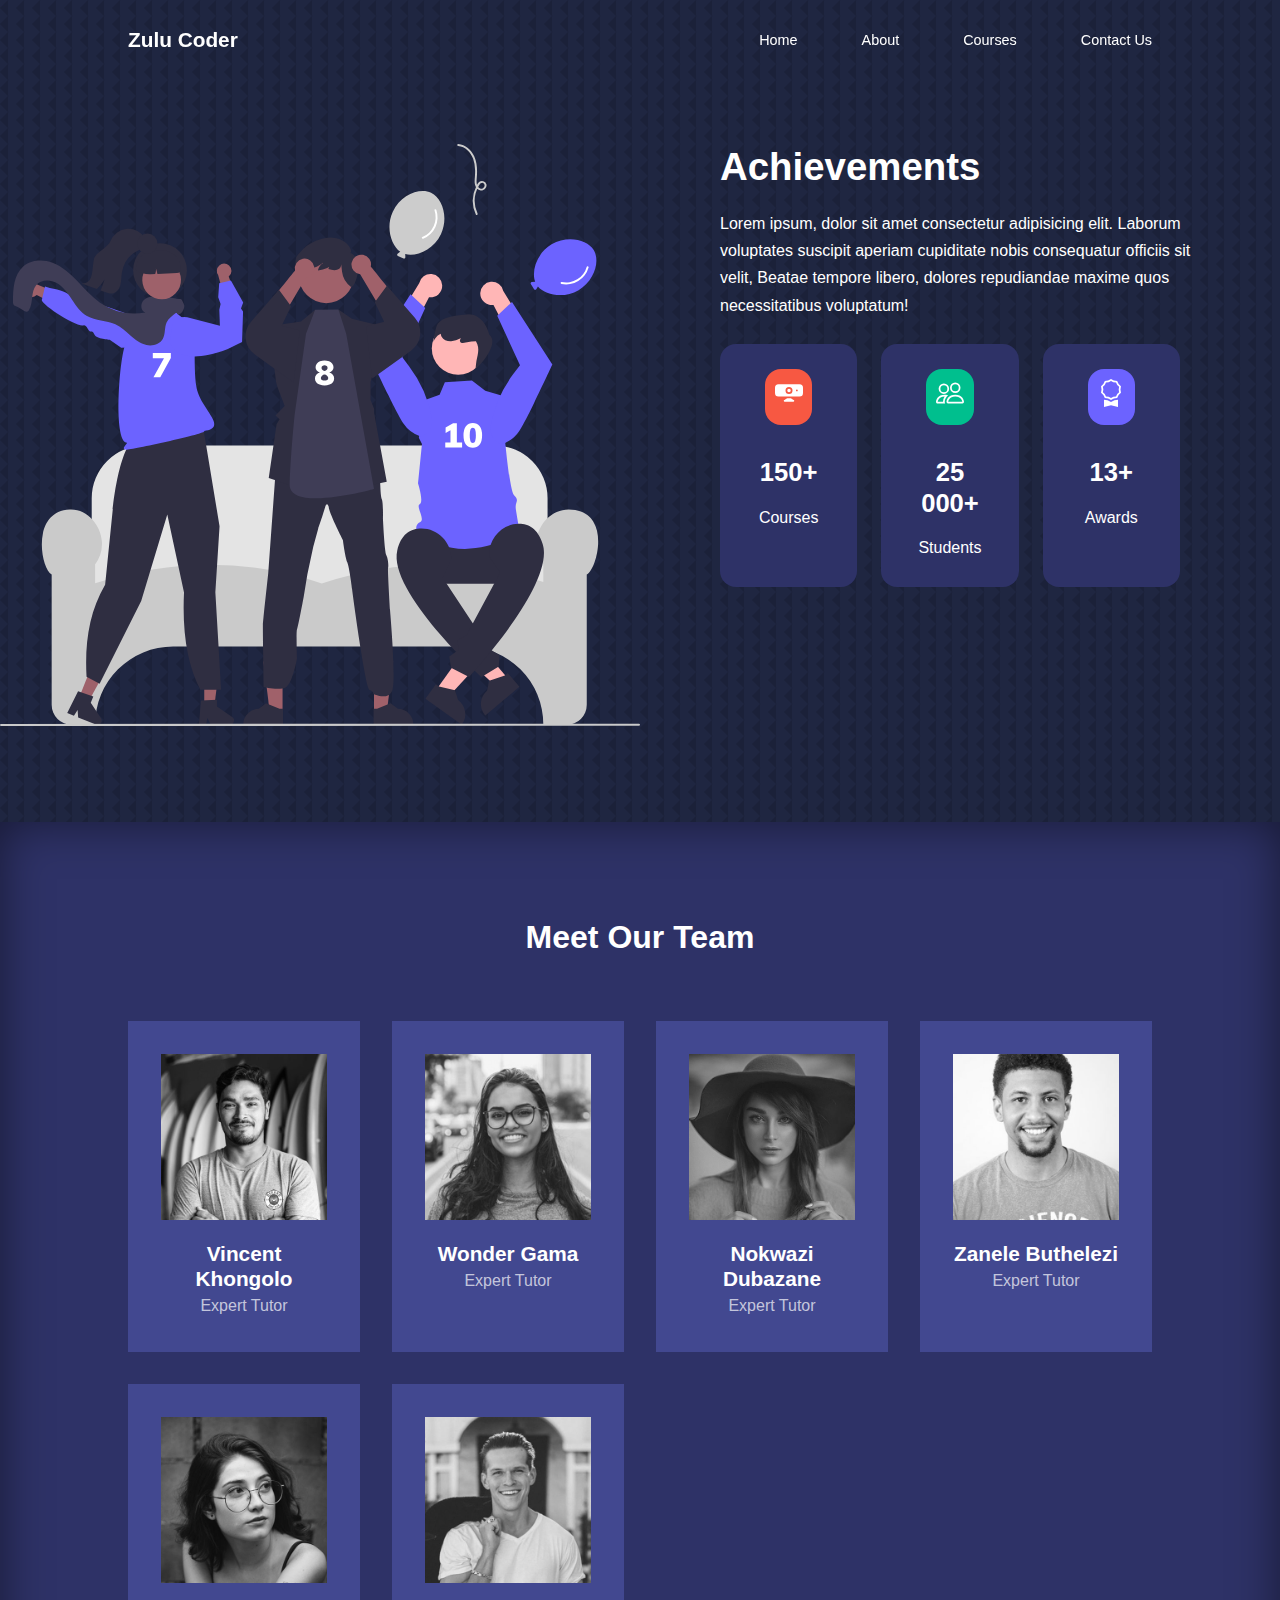
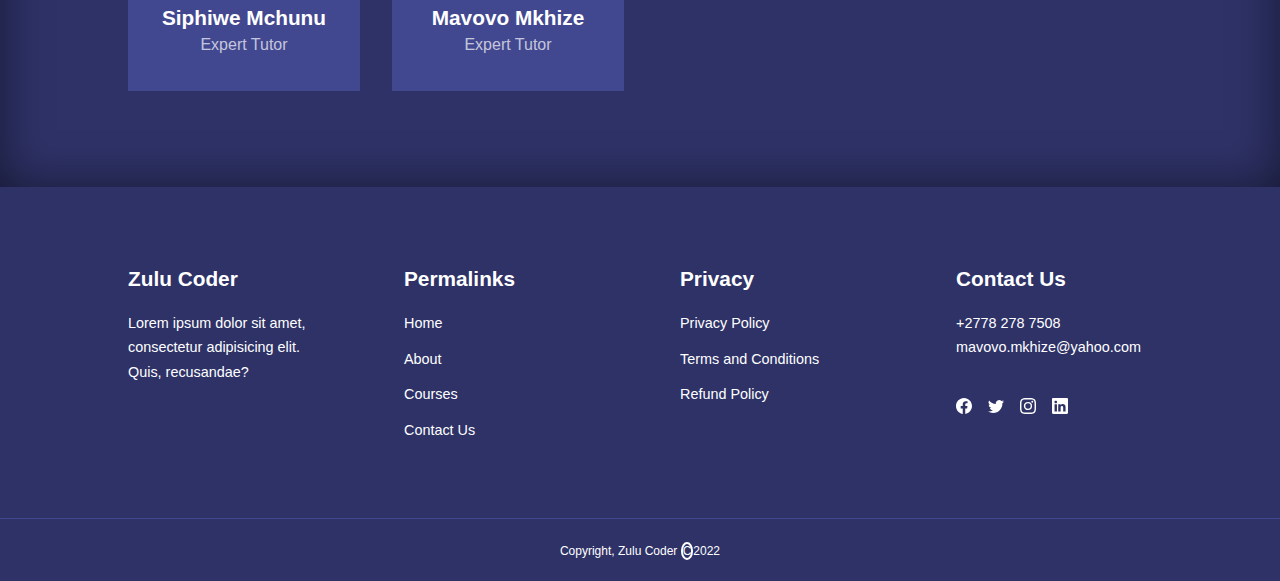
==== about.html @ 7da62a6c "Add files via upload" ====
<!DOCTYPE html>
<html lang="en">
<head>
    <meta charset="UTF-8">
    <meta http-equiv="X-UA-Compatible" content="IE=edge">
    <meta name="viewport" content="width=device-width, initial-scale=1.0">
    <title>Education Web</title>
    <link rel="stylesheet" href="home.css">
    <link rel="stylesheet" href="about.css">
    <link rel="stylesheet" href="bootstrap-icons@1.8.3/font/bootstrap-icons.css">
    
    <style>
        body {
            background-image: url(./images/bg-texture.png);
        }
    </style>
</head>
<body>
<nav>
    <div class="container nav__container">
        <a href="home.html"><h4>Zulu Coder</h4></a>
        <ul class="nav__menu">
           <li><a href="index.html">Home</a></li>
           <li><a href="about.html">About</a></li>
           <li><a href="courses.html">Courses</a></li>
           <li><a href="contact.html">Contact Us</a></li>
        </ul>
        <button id="open-menu-btn">
        <svg xmlns="http://www.w3.org/2000/svg" width="24" height="24" fill="currentColor" class="bi bi-border-width"
            viewBox="0 0 16 16">
            <path
                d="M0 3.5A.5.5 0 0 1 .5 3h15a.5.5 0 0 1 .5.5v2a.5.5 0 0 1-.5.5H.5a.5.5 0 0 1-.5-.5v-2zm0 5A.5.5 0 0 1 .5 8h15a.5.5 0 0 1 .5.5v1a.5.5 0 0 1-.5.5H.5a.5.5 0 0 1-.5-.5v-1zm0 4a.5.5 0 0 1 .5-.5h15a.5.5 0 0 1 0 1H.5a.5.5 0 0 1-.5-.5z" />
        </svg>
        </button>
        <button id="close-menu-btn">
            <svg xmlns="http://www.w3.org/2000/svg" width="32" height="32" fill="currentColor" class="bi bi-x" viewBox="0 0 16 16">
                <path
                    d="M4.646 4.646a.5.5 0 0 1 .708 0L8 7.293l2.646-2.647a.5.5 0 0 1 .708.708L8.707 8l2.647 2.646a.5.5 0 0 1-.708.708L8 8.707l-2.646 2.647a.5.5 0 0 1-.708-.708L7.293 8 4.646 5.354a.5.5 0 0 1 0-.708z" />
            </svg>
        </button>
    </div>
</nav>

<!--=========================================END OF THE NAVBAR===============================-->

<section class="about__achievements">
    <div class="contianer about__achievements-container">
      <div class="about__achievements-left">
        <img src="./images/about achievements.svg" alt="" />
      </div>
    <div class="about__achievements-right">
        <h1 class="shift">Achievements</h1>
        <p class="para">
            Lorem ipsum, dolor sit amet consectetur adipisicing elit. 
            Laborum voluptates suscipit aperiam cupiditate nobis 
            consequatur officiis sit velit,  
            Beatae tempore libero, 
            dolores repudiandae maxime quos necessitatibus voluptatum!
        </p>
        <div class="achievements__cards">
            <article class="achievement__card">
                <span class="achievement__icon">
                <svg xmlns="http://www.w3.org/2000/svg" width="28" height="28" fill="currentColor" class="bi bi-webcam-fill"
                    viewBox="0 0 16 16">
                    <path
                        d="M6.644 11.094a.5.5 0 0 1 .356-.15h2a.5.5 0 0 1 .356.15c.175.177.39.347.603.496a7.166 7.166 0 0 0 .752.456l.01.006h.003A.5.5 0 0 1 10.5 13h-5a.5.5 0 0 1-.224-.947l.002-.001.01-.006a3.517 3.517 0 0 0 .214-.116 7.5 7.5 0 0 0 .539-.34c.214-.15.428-.319.603-.496ZM7 6.5a1 1 0 1 1 2 0 1 1 0 0 1-2 0Z" />
                    <path
                        d="M2 3a2 2 0 0 0-2 2v3a2 2 0 0 0 2 2h12a2 2 0 0 0 2-2V5a2 2 0 0 0-2-2H2Zm6 1.5a2 2 0 1 1 0 4 2 2 0 0 1 0-4ZM12.5 7a.5.5 0 1 1 0-1 .5.5 0 0 1 0 1Z" />
                </svg>
                </span>
                <h3>150+</h3>
                <p>Courses</p>
            </article>

            <article class="achievement__card">
                <span class="achievement__icon">
                    <svg xmlns="http://www.w3.org/2000/svg" width="28" height="28" fill="currentColor" class="bi bi-people"
                        viewBox="0 0 16 16">
                        <path
                            d="M15 14s1 0 1-1-1-4-5-4-5 3-5 4 1 1 1 1h8zm-7.978-1A.261.261 0 0 1 7 12.996c.001-.264.167-1.03.76-1.72C8.312 10.629 9.282 10 11 10c1.717 0 2.687.63 3.24 1.276.593.69.758 1.457.76 1.72l-.008.002a.274.274 0 0 1-.014.002H7.022zM11 7a2 2 0 1 0 0-4 2 2 0 0 0 0 4zm3-2a3 3 0 1 1-6 0 3 3 0 0 1 6 0zM6.936 9.28a5.88 5.88 0 0 0-1.23-.247A7.35 7.35 0 0 0 5 9c-4 0-5 3-5 4 0 .667.333 1 1 1h4.216A2.238 2.238 0 0 1 5 13c0-1.01.377-2.042 1.09-2.904.243-.294.526-.569.846-.816zM4.92 10A5.493 5.493 0 0 0 4 13H1c0-.26.164-1.03.76-1.724.545-.636 1.492-1.256 3.16-1.275zM1.5 5.5a3 3 0 1 1 6 0 3 3 0 0 1-6 0zm3-2a2 2 0 1 0 0 4 2 2 0 0 0 0-4z" />
                    </svg>
                </span>
                <h3>25 000+</h3>
                <p>Students</p>
            </article>

            <article class="achievement__card">
                <span class="achievement__icon">
                    <svg xmlns="http://www.w3.org/2000/svg" width="28" height="28" fill="currentColor" class="bi bi-award"
                        viewBox="0 0 16 16">
                        <path
                            d="M9.669.864 8 0 6.331.864l-1.858.282-.842 1.68-1.337 1.32L2.6 6l-.306 1.854 1.337 1.32.842 1.68 1.858.282L8 12l1.669-.864 1.858-.282.842-1.68 1.337-1.32L13.4 6l.306-1.854-1.337-1.32-.842-1.68L9.669.864zm1.196 1.193.684 1.365 1.086 1.072L12.387 6l.248 1.506-1.086 1.072-.684 1.365-1.51.229L8 10.874l-1.355-.702-1.51-.229-.684-1.365-1.086-1.072L3.614 6l-.25-1.506 1.087-1.072.684-1.365 1.51-.229L8 1.126l1.356.702 1.509.229z" />
                        <path d="M4 11.794V16l4-1 4 1v-4.206l-2.018.306L8 13.126 6.018 12.1 4 11.794z" />
                    </svg>
                </span>
                <h3>13+</h3>
                <p>Awards</p>
            </article>
        </div>
    </div>
    </div>
</section>

<!--======================================END OF ACHIEVEMENTS==================================-->


<!--=================================OUR TEAM===================================-->

<section class="team">
    <h2>Meet Our Team</h2>
    <div class="container team__container">
        <article class="team__member">
            <div class="team__member-image">
                <img src="./images/tm1.jpg" />
            </div>
            <div  class="team__member-info">
                <h4>Vincent Khongolo</h4>
                <p>Expert Tutor</p>
            </div>
            <div class="team__member-socials">
                <a href="#">
                    <svg xmlns="http://www.w3.org/2000/svg" width="16" height="16" fill="currentColor" class="bi bi-instagram"
                        viewBox="0 0 16 16">
                        <path
                            d="M8 0C5.829 0 5.556.01 4.703.048 3.85.088 3.269.222 2.76.42a3.917 3.917 0 0 0-1.417.923A3.927 3.927 0 0 0 .42 2.76C.222 3.268.087 3.85.048 4.7.01 5.555 0 5.827 0 8.001c0 2.172.01 2.444.048 3.297.04.852.174 1.433.372 1.942.205.526.478.972.923 1.417.444.445.89.719 1.416.923.51.198 1.09.333 1.942.372C5.555 15.99 5.827 16 8 16s2.444-.01 3.298-.048c.851-.04 1.434-.174 1.943-.372a3.916 3.916 0 0 0 1.416-.923c.445-.445.718-.891.923-1.417.197-.509.332-1.09.372-1.942C15.99 10.445 16 10.173 16 8s-.01-2.445-.048-3.299c-.04-.851-.175-1.433-.372-1.941a3.926 3.926 0 0 0-.923-1.417A3.911 3.911 0 0 0 13.24.42c-.51-.198-1.092-.333-1.943-.372C10.443.01 10.172 0 7.998 0h.003zm-.717 1.442h.718c2.136 0 2.389.007 3.232.046.78.035 1.204.166 1.486.275.373.145.64.319.92.599.28.28.453.546.598.92.11.281.24.705.275 1.485.039.843.047 1.096.047 3.231s-.008 2.389-.047 3.232c-.035.78-.166 1.203-.275 1.485a2.47 2.47 0 0 1-.599.919c-.28.28-.546.453-.92.598-.28.11-.704.24-1.485.276-.843.038-1.096.047-3.232.047s-2.39-.009-3.233-.047c-.78-.036-1.203-.166-1.485-.276a2.478 2.478 0 0 1-.92-.598 2.48 2.48 0 0 1-.6-.92c-.109-.281-.24-.705-.275-1.485-.038-.843-.046-1.096-.046-3.233 0-2.136.008-2.388.046-3.231.036-.78.166-1.204.276-1.486.145-.373.319-.64.599-.92.28-.28.546-.453.92-.598.282-.11.705-.24 1.485-.276.738-.034 1.024-.044 2.515-.045v.002zm4.988 1.328a.96.96 0 1 0 0 1.92.96.96 0 0 0 0-1.92zm-4.27 1.122a4.109 4.109 0 1 0 0 8.217 4.109 4.109 0 0 0 0-8.217zm0 1.441a2.667 2.667 0 1 1 0 5.334 2.667 2.667 0 0 1 0-5.334z" />
                    </svg>
                </a>

                <a href="#">
                    <svg xmlns="http://www.w3.org/2000/svg" width="16" height="16" fill="currentColor" class="bi bi-twitter"
                        viewBox="0 0 16 16">
                        <path
                            d="M5.026 15c6.038 0 9.341-5.003 9.341-9.334 0-.14 0-.282-.006-.422A6.685 6.685 0 0 0 16 3.542a6.658 6.658 0 0 1-1.889.518 3.301 3.301 0 0 0 1.447-1.817 6.533 6.533 0 0 1-2.087.793A3.286 3.286 0 0 0 7.875 6.03a9.325 9.325 0 0 1-6.767-3.429 3.289 3.289 0 0 0 1.018 4.382A3.323 3.323 0 0 1 .64 6.575v.045a3.288 3.288 0 0 0 2.632 3.218 3.203 3.203 0 0 1-.865.115 3.23 3.23 0 0 1-.614-.057 3.283 3.283 0 0 0 3.067 2.277A6.588 6.588 0 0 1 .78 13.58a6.32 6.32 0 0 1-.78-.045A9.344 9.344 0 0 0 5.026 15z" />
                    </svg>
                </a>

                <a href="#">
                <svg xmlns="http://www.w3.org/2000/svg" width="16" height="16" fill="currentColor" class="bi bi-facebook"
                    viewBox="0 0 16 16">
                    <path
                        d="M16 8.049c0-4.446-3.582-8.05-8-8.05C3.58 0-.002 3.603-.002 8.05c0 4.017 2.926 7.347 6.75 7.951v-5.625h-2.03V8.05H6.75V6.275c0-2.017 1.195-3.131 3.022-3.131.876 0 1.791.157 1.791.157v1.98h-1.009c-.993 0-1.303.621-1.303 1.258v1.51h2.218l-.354 2.326H9.25V16c3.824-.604 6.75-3.934 6.75-7.951z" />
                </svg>
                </a>
            </div>
        </article>

        <article class="team__member">
            <div class="team__member-image">
                <img src="./images/tm2.jpg" />
            </div>
            <div class="team__member-info">
                <h4>Wonder Gama</h4>
                <p>Expert Tutor</p>
            </div>
            <div class="team__member-socials">
                <a href="#">
                    <svg xmlns="http://www.w3.org/2000/svg" width="16" height="16" fill="currentColor" class="bi bi-instagram"
                        viewBox="0 0 16 16">
                        <path
                            d="M8 0C5.829 0 5.556.01 4.703.048 3.85.088 3.269.222 2.76.42a3.917 3.917 0 0 0-1.417.923A3.927 3.927 0 0 0 .42 2.76C.222 3.268.087 3.85.048 4.7.01 5.555 0 5.827 0 8.001c0 2.172.01 2.444.048 3.297.04.852.174 1.433.372 1.942.205.526.478.972.923 1.417.444.445.89.719 1.416.923.51.198 1.09.333 1.942.372C5.555 15.99 5.827 16 8 16s2.444-.01 3.298-.048c.851-.04 1.434-.174 1.943-.372a3.916 3.916 0 0 0 1.416-.923c.445-.445.718-.891.923-1.417.197-.509.332-1.09.372-1.942C15.99 10.445 16 10.173 16 8s-.01-2.445-.048-3.299c-.04-.851-.175-1.433-.372-1.941a3.926 3.926 0 0 0-.923-1.417A3.911 3.911 0 0 0 13.24.42c-.51-.198-1.092-.333-1.943-.372C10.443.01 10.172 0 7.998 0h.003zm-.717 1.442h.718c2.136 0 2.389.007 3.232.046.78.035 1.204.166 1.486.275.373.145.64.319.92.599.28.28.453.546.598.92.11.281.24.705.275 1.485.039.843.047 1.096.047 3.231s-.008 2.389-.047 3.232c-.035.78-.166 1.203-.275 1.485a2.47 2.47 0 0 1-.599.919c-.28.28-.546.453-.92.598-.28.11-.704.24-1.485.276-.843.038-1.096.047-3.232.047s-2.39-.009-3.233-.047c-.78-.036-1.203-.166-1.485-.276a2.478 2.478 0 0 1-.92-.598 2.48 2.48 0 0 1-.6-.92c-.109-.281-.24-.705-.275-1.485-.038-.843-.046-1.096-.046-3.233 0-2.136.008-2.388.046-3.231.036-.78.166-1.204.276-1.486.145-.373.319-.64.599-.92.28-.28.546-.453.92-.598.282-.11.705-.24 1.485-.276.738-.034 1.024-.044 2.515-.045v.002zm4.988 1.328a.96.96 0 1 0 0 1.92.96.96 0 0 0 0-1.92zm-4.27 1.122a4.109 4.109 0 1 0 0 8.217 4.109 4.109 0 0 0 0-8.217zm0 1.441a2.667 2.667 0 1 1 0 5.334 2.667 2.667 0 0 1 0-5.334z" />
                    </svg>
                </a>
        
                <a href="#">
                    <svg xmlns="http://www.w3.org/2000/svg" width="16" height="16" fill="currentColor" class="bi bi-twitter"
                        viewBox="0 0 16 16">
                        <path
                            d="M5.026 15c6.038 0 9.341-5.003 9.341-9.334 0-.14 0-.282-.006-.422A6.685 6.685 0 0 0 16 3.542a6.658 6.658 0 0 1-1.889.518 3.301 3.301 0 0 0 1.447-1.817 6.533 6.533 0 0 1-2.087.793A3.286 3.286 0 0 0 7.875 6.03a9.325 9.325 0 0 1-6.767-3.429 3.289 3.289 0 0 0 1.018 4.382A3.323 3.323 0 0 1 .64 6.575v.045a3.288 3.288 0 0 0 2.632 3.218 3.203 3.203 0 0 1-.865.115 3.23 3.23 0 0 1-.614-.057 3.283 3.283 0 0 0 3.067 2.277A6.588 6.588 0 0 1 .78 13.58a6.32 6.32 0 0 1-.78-.045A9.344 9.344 0 0 0 5.026 15z" />
                    </svg>
                </a>
        
                <a href="#">
                    <svg xmlns="http://www.w3.org/2000/svg" width="16" height="16" fill="currentColor" class="bi bi-facebook"
                        viewBox="0 0 16 16">
                        <path
                            d="M16 8.049c0-4.446-3.582-8.05-8-8.05C3.58 0-.002 3.603-.002 8.05c0 4.017 2.926 7.347 6.75 7.951v-5.625h-2.03V8.05H6.75V6.275c0-2.017 1.195-3.131 3.022-3.131.876 0 1.791.157 1.791.157v1.98h-1.009c-.993 0-1.303.621-1.303 1.258v1.51h2.218l-.354 2.326H9.25V16c3.824-.604 6.75-3.934 6.75-7.951z" />
                    </svg>
                </a>
            </div>
        </article>

        <article class="team__member">
            <div class="team__member-image">
                <img src="./images/tm3.jpg" />
            </div>
            <div class="team__member-info">
                <h4>Nokwazi Dubazane</h4>
                <p>Expert Tutor</p>
            </div>
            <div class="team__member-socials">
                <a href="#">
                    <svg xmlns="http://www.w3.org/2000/svg" width="16" height="16" fill="currentColor" class="bi bi-instagram"
                        viewBox="0 0 16 16">
                        <path
                            d="M8 0C5.829 0 5.556.01 4.703.048 3.85.088 3.269.222 2.76.42a3.917 3.917 0 0 0-1.417.923A3.927 3.927 0 0 0 .42 2.76C.222 3.268.087 3.85.048 4.7.01 5.555 0 5.827 0 8.001c0 2.172.01 2.444.048 3.297.04.852.174 1.433.372 1.942.205.526.478.972.923 1.417.444.445.89.719 1.416.923.51.198 1.09.333 1.942.372C5.555 15.99 5.827 16 8 16s2.444-.01 3.298-.048c.851-.04 1.434-.174 1.943-.372a3.916 3.916 0 0 0 1.416-.923c.445-.445.718-.891.923-1.417.197-.509.332-1.09.372-1.942C15.99 10.445 16 10.173 16 8s-.01-2.445-.048-3.299c-.04-.851-.175-1.433-.372-1.941a3.926 3.926 0 0 0-.923-1.417A3.911 3.911 0 0 0 13.24.42c-.51-.198-1.092-.333-1.943-.372C10.443.01 10.172 0 7.998 0h.003zm-.717 1.442h.718c2.136 0 2.389.007 3.232.046.78.035 1.204.166 1.486.275.373.145.64.319.92.599.28.28.453.546.598.92.11.281.24.705.275 1.485.039.843.047 1.096.047 3.231s-.008 2.389-.047 3.232c-.035.78-.166 1.203-.275 1.485a2.47 2.47 0 0 1-.599.919c-.28.28-.546.453-.92.598-.28.11-.704.24-1.485.276-.843.038-1.096.047-3.232.047s-2.39-.009-3.233-.047c-.78-.036-1.203-.166-1.485-.276a2.478 2.478 0 0 1-.92-.598 2.48 2.48 0 0 1-.6-.92c-.109-.281-.24-.705-.275-1.485-.038-.843-.046-1.096-.046-3.233 0-2.136.008-2.388.046-3.231.036-.78.166-1.204.276-1.486.145-.373.319-.64.599-.92.28-.28.546-.453.92-.598.282-.11.705-.24 1.485-.276.738-.034 1.024-.044 2.515-.045v.002zm4.988 1.328a.96.96 0 1 0 0 1.92.96.96 0 0 0 0-1.92zm-4.27 1.122a4.109 4.109 0 1 0 0 8.217 4.109 4.109 0 0 0 0-8.217zm0 1.441a2.667 2.667 0 1 1 0 5.334 2.667 2.667 0 0 1 0-5.334z" />
                    </svg>
                </a>
        
                <a href="#">
                    <svg xmlns="http://www.w3.org/2000/svg" width="16" height="16" fill="currentColor" class="bi bi-twitter"
                        viewBox="0 0 16 16">
                        <path
                            d="M5.026 15c6.038 0 9.341-5.003 9.341-9.334 0-.14 0-.282-.006-.422A6.685 6.685 0 0 0 16 3.542a6.658 6.658 0 0 1-1.889.518 3.301 3.301 0 0 0 1.447-1.817 6.533 6.533 0 0 1-2.087.793A3.286 3.286 0 0 0 7.875 6.03a9.325 9.325 0 0 1-6.767-3.429 3.289 3.289 0 0 0 1.018 4.382A3.323 3.323 0 0 1 .64 6.575v.045a3.288 3.288 0 0 0 2.632 3.218 3.203 3.203 0 0 1-.865.115 3.23 3.23 0 0 1-.614-.057 3.283 3.283 0 0 0 3.067 2.277A6.588 6.588 0 0 1 .78 13.58a6.32 6.32 0 0 1-.78-.045A9.344 9.344 0 0 0 5.026 15z" />
                    </svg>
                </a>
        
                <a href="#">
                    <svg xmlns="http://www.w3.org/2000/svg" width="16" height="16" fill="currentColor" class="bi bi-facebook"
                        viewBox="0 0 16 16">
                        <path
                            d="M16 8.049c0-4.446-3.582-8.05-8-8.05C3.58 0-.002 3.603-.002 8.05c0 4.017 2.926 7.347 6.75 7.951v-5.625h-2.03V8.05H6.75V6.275c0-2.017 1.195-3.131 3.022-3.131.876 0 1.791.157 1.791.157v1.98h-1.009c-.993 0-1.303.621-1.303 1.258v1.51h2.218l-.354 2.326H9.25V16c3.824-.604 6.75-3.934 6.75-7.951z" />
                    </svg>
                </a>
            </div>
        </article>

        <article class="team__member">
            <div class="team__member-image">
                <img src="./images/tm4.jpg" />
            </div>
            <div class="team__member-info">
                <h4>Zanele Buthelezi</h4>
                <p>Expert Tutor</p>
            </div>
            <div class="team__member-socials">
                <a href="#">
                    <svg xmlns="http://www.w3.org/2000/svg" width="16" height="16" fill="currentColor" class="bi bi-instagram"
                        viewBox="0 0 16 16">
                        <path
                            d="M8 0C5.829 0 5.556.01 4.703.048 3.85.088 3.269.222 2.76.42a3.917 3.917 0 0 0-1.417.923A3.927 3.927 0 0 0 .42 2.76C.222 3.268.087 3.85.048 4.7.01 5.555 0 5.827 0 8.001c0 2.172.01 2.444.048 3.297.04.852.174 1.433.372 1.942.205.526.478.972.923 1.417.444.445.89.719 1.416.923.51.198 1.09.333 1.942.372C5.555 15.99 5.827 16 8 16s2.444-.01 3.298-.048c.851-.04 1.434-.174 1.943-.372a3.916 3.916 0 0 0 1.416-.923c.445-.445.718-.891.923-1.417.197-.509.332-1.09.372-1.942C15.99 10.445 16 10.173 16 8s-.01-2.445-.048-3.299c-.04-.851-.175-1.433-.372-1.941a3.926 3.926 0 0 0-.923-1.417A3.911 3.911 0 0 0 13.24.42c-.51-.198-1.092-.333-1.943-.372C10.443.01 10.172 0 7.998 0h.003zm-.717 1.442h.718c2.136 0 2.389.007 3.232.046.78.035 1.204.166 1.486.275.373.145.64.319.92.599.28.28.453.546.598.92.11.281.24.705.275 1.485.039.843.047 1.096.047 3.231s-.008 2.389-.047 3.232c-.035.78-.166 1.203-.275 1.485a2.47 2.47 0 0 1-.599.919c-.28.28-.546.453-.92.598-.28.11-.704.24-1.485.276-.843.038-1.096.047-3.232.047s-2.39-.009-3.233-.047c-.78-.036-1.203-.166-1.485-.276a2.478 2.478 0 0 1-.92-.598 2.48 2.48 0 0 1-.6-.92c-.109-.281-.24-.705-.275-1.485-.038-.843-.046-1.096-.046-3.233 0-2.136.008-2.388.046-3.231.036-.78.166-1.204.276-1.486.145-.373.319-.64.599-.92.28-.28.546-.453.92-.598.282-.11.705-.24 1.485-.276.738-.034 1.024-.044 2.515-.045v.002zm4.988 1.328a.96.96 0 1 0 0 1.92.96.96 0 0 0 0-1.92zm-4.27 1.122a4.109 4.109 0 1 0 0 8.217 4.109 4.109 0 0 0 0-8.217zm0 1.441a2.667 2.667 0 1 1 0 5.334 2.667 2.667 0 0 1 0-5.334z" />
                    </svg>
                </a>
        
                <a href="#">
                    <svg xmlns="http://www.w3.org/2000/svg" width="16" height="16" fill="currentColor" class="bi bi-twitter"
                        viewBox="0 0 16 16">
                        <path
                            d="M5.026 15c6.038 0 9.341-5.003 9.341-9.334 0-.14 0-.282-.006-.422A6.685 6.685 0 0 0 16 3.542a6.658 6.658 0 0 1-1.889.518 3.301 3.301 0 0 0 1.447-1.817 6.533 6.533 0 0 1-2.087.793A3.286 3.286 0 0 0 7.875 6.03a9.325 9.325 0 0 1-6.767-3.429 3.289 3.289 0 0 0 1.018 4.382A3.323 3.323 0 0 1 .64 6.575v.045a3.288 3.288 0 0 0 2.632 3.218 3.203 3.203 0 0 1-.865.115 3.23 3.23 0 0 1-.614-.057 3.283 3.283 0 0 0 3.067 2.277A6.588 6.588 0 0 1 .78 13.58a6.32 6.32 0 0 1-.78-.045A9.344 9.344 0 0 0 5.026 15z" />
                    </svg>
                </a>
        
                <a href="#">
                    <svg xmlns="http://www.w3.org/2000/svg" width="16" height="16" fill="currentColor" class="bi bi-facebook"
                        viewBox="0 0 16 16">
                        <path
                            d="M16 8.049c0-4.446-3.582-8.05-8-8.05C3.58 0-.002 3.603-.002 8.05c0 4.017 2.926 7.347 6.75 7.951v-5.625h-2.03V8.05H6.75V6.275c0-2.017 1.195-3.131 3.022-3.131.876 0 1.791.157 1.791.157v1.98h-1.009c-.993 0-1.303.621-1.303 1.258v1.51h2.218l-.354 2.326H9.25V16c3.824-.604 6.75-3.934 6.75-7.951z" />
                    </svg>
                </a>
            </div>
        </article>

        <article class="team__member">
            <div class="team__member-image">
                <img src="./images/tm5.jpg" />
            </div>
            <div class="team__member-info">
                <h4>Siphiwe Mchunu</h4>
                <p>Expert Tutor</p>
            </div>
            <div class="team__member-socials">
                <a href="#">
                    <svg xmlns="http://www.w3.org/2000/svg" width="16" height="16" fill="currentColor" class="bi bi-instagram"
                        viewBox="0 0 16 16">
                        <path
                            d="M8 0C5.829 0 5.556.01 4.703.048 3.85.088 3.269.222 2.76.42a3.917 3.917 0 0 0-1.417.923A3.927 3.927 0 0 0 .42 2.76C.222 3.268.087 3.85.048 4.7.01 5.555 0 5.827 0 8.001c0 2.172.01 2.444.048 3.297.04.852.174 1.433.372 1.942.205.526.478.972.923 1.417.444.445.89.719 1.416.923.51.198 1.09.333 1.942.372C5.555 15.99 5.827 16 8 16s2.444-.01 3.298-.048c.851-.04 1.434-.174 1.943-.372a3.916 3.916 0 0 0 1.416-.923c.445-.445.718-.891.923-1.417.197-.509.332-1.09.372-1.942C15.99 10.445 16 10.173 16 8s-.01-2.445-.048-3.299c-.04-.851-.175-1.433-.372-1.941a3.926 3.926 0 0 0-.923-1.417A3.911 3.911 0 0 0 13.24.42c-.51-.198-1.092-.333-1.943-.372C10.443.01 10.172 0 7.998 0h.003zm-.717 1.442h.718c2.136 0 2.389.007 3.232.046.78.035 1.204.166 1.486.275.373.145.64.319.92.599.28.28.453.546.598.92.11.281.24.705.275 1.485.039.843.047 1.096.047 3.231s-.008 2.389-.047 3.232c-.035.78-.166 1.203-.275 1.485a2.47 2.47 0 0 1-.599.919c-.28.28-.546.453-.92.598-.28.11-.704.24-1.485.276-.843.038-1.096.047-3.232.047s-2.39-.009-3.233-.047c-.78-.036-1.203-.166-1.485-.276a2.478 2.478 0 0 1-.92-.598 2.48 2.48 0 0 1-.6-.92c-.109-.281-.24-.705-.275-1.485-.038-.843-.046-1.096-.046-3.233 0-2.136.008-2.388.046-3.231.036-.78.166-1.204.276-1.486.145-.373.319-.64.599-.92.28-.28.546-.453.92-.598.282-.11.705-.24 1.485-.276.738-.034 1.024-.044 2.515-.045v.002zm4.988 1.328a.96.96 0 1 0 0 1.92.96.96 0 0 0 0-1.92zm-4.27 1.122a4.109 4.109 0 1 0 0 8.217 4.109 4.109 0 0 0 0-8.217zm0 1.441a2.667 2.667 0 1 1 0 5.334 2.667 2.667 0 0 1 0-5.334z" />
                    </svg>
                </a>
        
                <a href="#">
                    <svg xmlns="http://www.w3.org/2000/svg" width="16" height="16" fill="currentColor" class="bi bi-twitter"
                        viewBox="0 0 16 16">
                        <path
                            d="M5.026 15c6.038 0 9.341-5.003 9.341-9.334 0-.14 0-.282-.006-.422A6.685 6.685 0 0 0 16 3.542a6.658 6.658 0 0 1-1.889.518 3.301 3.301 0 0 0 1.447-1.817 6.533 6.533 0 0 1-2.087.793A3.286 3.286 0 0 0 7.875 6.03a9.325 9.325 0 0 1-6.767-3.429 3.289 3.289 0 0 0 1.018 4.382A3.323 3.323 0 0 1 .64 6.575v.045a3.288 3.288 0 0 0 2.632 3.218 3.203 3.203 0 0 1-.865.115 3.23 3.23 0 0 1-.614-.057 3.283 3.283 0 0 0 3.067 2.277A6.588 6.588 0 0 1 .78 13.58a6.32 6.32 0 0 1-.78-.045A9.344 9.344 0 0 0 5.026 15z" />
                    </svg>
                </a>
        
                <a href="#">
                    <svg xmlns="http://www.w3.org/2000/svg" width="16" height="16" fill="currentColor" class="bi bi-facebook"
                        viewBox="0 0 16 16">
                        <path
                            d="M16 8.049c0-4.446-3.582-8.05-8-8.05C3.58 0-.002 3.603-.002 8.05c0 4.017 2.926 7.347 6.75 7.951v-5.625h-2.03V8.05H6.75V6.275c0-2.017 1.195-3.131 3.022-3.131.876 0 1.791.157 1.791.157v1.98h-1.009c-.993 0-1.303.621-1.303 1.258v1.51h2.218l-.354 2.326H9.25V16c3.824-.604 6.75-3.934 6.75-7.951z" />
                    </svg>
                </a>
            </div>
        </article>

        <article class="team__member">
            <div class="team__member-image">
                <img src="./images/tm6.jpg" />
            </div>
            <div class="team__member-info">
                <h4>Mavovo Mkhize</h4>
                <p>Expert Tutor</p>
            </div>
            <div class="team__member-socials">
                <a href="#">
                    <svg xmlns="http://www.w3.org/2000/svg" width="16" height="16" fill="currentColor" class="bi bi-instagram"
                        viewBox="0 0 16 16">
                        <path
                            d="M8 0C5.829 0 5.556.01 4.703.048 3.85.088 3.269.222 2.76.42a3.917 3.917 0 0 0-1.417.923A3.927 3.927 0 0 0 .42 2.76C.222 3.268.087 3.85.048 4.7.01 5.555 0 5.827 0 8.001c0 2.172.01 2.444.048 3.297.04.852.174 1.433.372 1.942.205.526.478.972.923 1.417.444.445.89.719 1.416.923.51.198 1.09.333 1.942.372C5.555 15.99 5.827 16 8 16s2.444-.01 3.298-.048c.851-.04 1.434-.174 1.943-.372a3.916 3.916 0 0 0 1.416-.923c.445-.445.718-.891.923-1.417.197-.509.332-1.09.372-1.942C15.99 10.445 16 10.173 16 8s-.01-2.445-.048-3.299c-.04-.851-.175-1.433-.372-1.941a3.926 3.926 0 0 0-.923-1.417A3.911 3.911 0 0 0 13.24.42c-.51-.198-1.092-.333-1.943-.372C10.443.01 10.172 0 7.998 0h.003zm-.717 1.442h.718c2.136 0 2.389.007 3.232.046.78.035 1.204.166 1.486.275.373.145.64.319.92.599.28.28.453.546.598.92.11.281.24.705.275 1.485.039.843.047 1.096.047 3.231s-.008 2.389-.047 3.232c-.035.78-.166 1.203-.275 1.485a2.47 2.47 0 0 1-.599.919c-.28.28-.546.453-.92.598-.28.11-.704.24-1.485.276-.843.038-1.096.047-3.232.047s-2.39-.009-3.233-.047c-.78-.036-1.203-.166-1.485-.276a2.478 2.478 0 0 1-.92-.598 2.48 2.48 0 0 1-.6-.92c-.109-.281-.24-.705-.275-1.485-.038-.843-.046-1.096-.046-3.233 0-2.136.008-2.388.046-3.231.036-.78.166-1.204.276-1.486.145-.373.319-.64.599-.92.28-.28.546-.453.92-.598.282-.11.705-.24 1.485-.276.738-.034 1.024-.044 2.515-.045v.002zm4.988 1.328a.96.96 0 1 0 0 1.92.96.96 0 0 0 0-1.92zm-4.27 1.122a4.109 4.109 0 1 0 0 8.217 4.109 4.109 0 0 0 0-8.217zm0 1.441a2.667 2.667 0 1 1 0 5.334 2.667 2.667 0 0 1 0-5.334z" />
                    </svg>
                </a>
        
                <a href="#">
                    <svg xmlns="http://www.w3.org/2000/svg" width="16" height="16" fill="currentColor" class="bi bi-twitter"
                        viewBox="0 0 16 16">
                        <path
                            d="M5.026 15c6.038 0 9.341-5.003 9.341-9.334 0-.14 0-.282-.006-.422A6.685 6.685 0 0 0 16 3.542a6.658 6.658 0 0 1-1.889.518 3.301 3.301 0 0 0 1.447-1.817 6.533 6.533 0 0 1-2.087.793A3.286 3.286 0 0 0 7.875 6.03a9.325 9.325 0 0 1-6.767-3.429 3.289 3.289 0 0 0 1.018 4.382A3.323 3.323 0 0 1 .64 6.575v.045a3.288 3.288 0 0 0 2.632 3.218 3.203 3.203 0 0 1-.865.115 3.23 3.23 0 0 1-.614-.057 3.283 3.283 0 0 0 3.067 2.277A6.588 6.588 0 0 1 .78 13.58a6.32 6.32 0 0 1-.78-.045A9.344 9.344 0 0 0 5.026 15z" />
                    </svg>
                </a>
        
                <a href="#">
                    <svg xmlns="http://www.w3.org/2000/svg" width="16" height="16" fill="currentColor" class="bi bi-facebook"
                        viewBox="0 0 16 16">
                        <path
                            d="M16 8.049c0-4.446-3.582-8.05-8-8.05C3.58 0-.002 3.603-.002 8.05c0 4.017 2.926 7.347 6.75 7.951v-5.625h-2.03V8.05H6.75V6.275c0-2.017 1.195-3.131 3.022-3.131.876 0 1.791.157 1.791.157v1.98h-1.009c-.993 0-1.303.621-1.303 1.258v1.51h2.218l-.354 2.326H9.25V16c3.824-.604 6.75-3.934 6.75-7.951z" />
                    </svg>
                </a>
            </div>
        </article>
    </div>
</section>





<!--===========================FOOTER SECTION===========================-->

<footer class="footer">
    <div class="container footer__container">
        <div class="footer__1">
            <a href="home.html" class="footer__logo">
                <h4>Zulu Coder</h4>
            </a>
            <p>
                Lorem ipsum dolor sit amet, consectetur adipisicing elit. Quis, recusandae?
            </p>
        </div>

        <div class="footer__2">
            <h4>Permalinks</h4>
            <ul class="permalinks">
                <li><a href="index.html">Home</a></li>
                <li><a href="about.html">About</a></li>
                <li><a href="courses.html">Courses</a></li>
                <li><a href="contact.html">Contact Us</a></li>
            </ul>
        </div>

        <div class="footer__3">
            <h4>Privacy</h4>
            <ul class="privacy">
                <li><a href="#">Privacy Policy</a></li>
                <li><a href="#">Terms and Conditions</a></li>
                <li><a href="#">Refund Policy</a></li>
            </ul>
        </div>

        <div class="footer__4">
            <h4>Contact Us</h4>
            <div>
                <p>+2778 278 7508</p>
                <p>mavovo.mkhize@yahoo.com</p>
            </div>

            <ul class="footer__socials">
                <li>
                    <a href="#">
                        <svg xmlns="http://www.w3.org/2000/svg" width="16" height="16" fill="currentColor"
                            class="bi bi-facebook" viewBox="0 0 16 16">
                            <path
                                d="M16 8.049c0-4.446-3.582-8.05-8-8.05C3.58 0-.002 3.603-.002 8.05c0 4.017 2.926 7.347 6.75 7.951v-5.625h-2.03V8.05H6.75V6.275c0-2.017 1.195-3.131 3.022-3.131.876 0 1.791.157 1.791.157v1.98h-1.009c-.993 0-1.303.621-1.303 1.258v1.51h2.218l-.354 2.326H9.25V16c3.824-.604 6.75-3.934 6.75-7.951z" />
                        </svg>
                    </a>
                </li>

                <li>
                    <a href="#">
                        <svg xmlns="http://www.w3.org/2000/svg" width="16" height="16" fill="currentColor"
                            class="bi bi-twitter" viewBox="0 0 16 16">
                            <path
                                d="M5.026 15c6.038 0 9.341-5.003 9.341-9.334 0-.14 0-.282-.006-.422A6.685 6.685 0 0 0 16 3.542a6.658 6.658 0 0 1-1.889.518 3.301 3.301 0 0 0 1.447-1.817 6.533 6.533 0 0 1-2.087.793A3.286 3.286 0 0 0 7.875 6.03a9.325 9.325 0 0 1-6.767-3.429 3.289 3.289 0 0 0 1.018 4.382A3.323 3.323 0 0 1 .64 6.575v.045a3.288 3.288 0 0 0 2.632 3.218 3.203 3.203 0 0 1-.865.115 3.23 3.23 0 0 1-.614-.057 3.283 3.283 0 0 0 3.067 2.277A6.588 6.588 0 0 1 .78 13.58a6.32 6.32 0 0 1-.78-.045A9.344 9.344 0 0 0 5.026 15z" />
                        </svg>
                    </a>
                </li>

                <li>
                    <a href="#">
                        <svg xmlns="http://www.w3.org/2000/svg" width="16" height="16" fill="currentColor"
                            class="bi bi-instagram" viewBox="0 0 16 16">
                            <path
                                d="M8 0C5.829 0 5.556.01 4.703.048 3.85.088 3.269.222 2.76.42a3.917 3.917 0 0 0-1.417.923A3.927 3.927 0 0 0 .42 2.76C.222 3.268.087 3.85.048 4.7.01 5.555 0 5.827 0 8.001c0 2.172.01 2.444.048 3.297.04.852.174 1.433.372 1.942.205.526.478.972.923 1.417.444.445.89.719 1.416.923.51.198 1.09.333 1.942.372C5.555 15.99 5.827 16 8 16s2.444-.01 3.298-.048c.851-.04 1.434-.174 1.943-.372a3.916 3.916 0 0 0 1.416-.923c.445-.445.718-.891.923-1.417.197-.509.332-1.09.372-1.942C15.99 10.445 16 10.173 16 8s-.01-2.445-.048-3.299c-.04-.851-.175-1.433-.372-1.941a3.926 3.926 0 0 0-.923-1.417A3.911 3.911 0 0 0 13.24.42c-.51-.198-1.092-.333-1.943-.372C10.443.01 10.172 0 7.998 0h.003zm-.717 1.442h.718c2.136 0 2.389.007 3.232.046.78.035 1.204.166 1.486.275.373.145.64.319.92.599.28.28.453.546.598.92.11.281.24.705.275 1.485.039.843.047 1.096.047 3.231s-.008 2.389-.047 3.232c-.035.78-.166 1.203-.275 1.485a2.47 2.47 0 0 1-.599.919c-.28.28-.546.453-.92.598-.28.11-.704.24-1.485.276-.843.038-1.096.047-3.232.047s-2.39-.009-3.233-.047c-.78-.036-1.203-.166-1.485-.276a2.478 2.478 0 0 1-.92-.598 2.48 2.48 0 0 1-.6-.92c-.109-.281-.24-.705-.275-1.485-.038-.843-.046-1.096-.046-3.233 0-2.136.008-2.388.046-3.231.036-.78.166-1.204.276-1.486.145-.373.319-.64.599-.92.28-.28.546-.453.92-.598.282-.11.705-.24 1.485-.276.738-.034 1.024-.044 2.515-.045v.002zm4.988 1.328a.96.96 0 1 0 0 1.92.96.96 0 0 0 0-1.92zm-4.27 1.122a4.109 4.109 0 1 0 0 8.217 4.109 4.109 0 0 0 0-8.217zm0 1.441a2.667 2.667 0 1 1 0 5.334 2.667 2.667 0 0 1 0-5.334z" />
                        </svg>
                    </a>
                </li>

                <li>
                    <a href="#">
                        <svg xmlns="http://www.w3.org/2000/svg" width="16" height="16" fill="currentColor"
                            class="bi bi-linkedin" viewBox="0 0 16 16">
                            <path
                                d="M0 1.146C0 .513.526 0 1.175 0h13.65C15.474 0 16 .513 16 1.146v13.708c0 .633-.526 1.146-1.175 1.146H1.175C.526 16 0 15.487 0 14.854V1.146zm4.943 12.248V6.169H2.542v7.225h2.401zm-1.2-8.212c.837 0 1.358-.554 1.358-1.248-.015-.709-.52-1.248-1.342-1.248-.822 0-1.359.54-1.359 1.248 0 .694.521 1.248 1.327 1.248h.016zm4.908 8.212V9.359c0-.216.016-.432.08-.586.173-.431.568-.878 1.232-.878.869 0 1.216.662 1.216 1.634v3.865h2.401V9.25c0-2.22-1.184-3.252-2.764-3.252-1.274 0-1.845.7-2.165 1.193v.025h-.016a5.54 5.54 0 0 1 .016-.025V6.169h-2.4c.03.678 0 7.225 0 7.225h2.4z" />
                        </svg>
                    </a>
                </li>
            </ul>
        </div>

    </div>
    <div class="footer__copyright">
        <small>Copyright, Zulu Coder <span class="year">C</span><small class="new__year"></small>2022</small>
    </div>
</footer>

<script src="main.js"></script>
</body>

</html>
---- home.css ----
* {
    margin: 0;
    padding: 0;
    border: 0;
    outline: 0;
    text-decoration: none;
    list-style: none;
    box-sizing: border-box;
}

:root {
    --color-primary:#6c63ff;
    --color-success: #00bf8e;
    --color-warning: #f7c94b;
    --color-danger: #f75842;
    --color-danger-variant: rgba(247, 88, 66, .4);
    --color-white: #fff;
    --color-light: rgba(255,255,255, .7);
    --color-black: #000;
    --color-bg: #1f2641;
    --color-bg1: #2e3267;
    --color-bg2: #424890;

    --container-width-lg: 80%;
    --container-width-md: 90%;
    --container-width-sm:94%;

    --transition: all 400ms ease;
}

body {
    font-family: 'Franklin Gothic Medium', 'Arial Narrow', Arial, sans-serif;
    line-height: 1.7;
    color: var(--color-white);
    background: var(--color-bg);
}

.container {
    width: var(--container-width-lg);
    margin: 0 auto;
}

section {
    padding: 6rem 0;
}

section h2 {
    text-align: center;
    margin-bottom: 4rem;
}

h1,
h2,
h3,
h4,
h5 {
    line-height: 1.2;
}

h1 {
    font-size: 2.4rem;
}

h2 {
    font-size: 2rem;
}

h3 {
    font-size: 1.6rem;
}

h4 {
    font-size: 1.3rem;
}

a {
    color: var(--color-white);
}

img {
    width: 100%;
    display: block;
    object-fit: cover;
}

.btn {
    display: inline-block;
    background: var(--color-white);
    color: var(--color-black);
    padding: 1rem 2rem;
    border: 1px solid transparent;
    border-radius: 2rem;
    font-weight: 500;
    transition: var(--transition);
}

.btn:hover {
    background: transparent;
    color: var(--color-white);
    border-color: var(--color-white);
}

.btn-primary {
    background: var(--color-danger);
    color: var(--color-white);
}

/*==================NAVBAR=====================*/

nav {
    background: transparent;
    width: 100vw;
    height: 5rem;
    position: fixed;
    top: 0;
    z-index: 11;
}

/* change navbar styles when scrolling using JS*/

.window-scroll {
    background: var(--color-primary);
    box-shadow: 0 1rem 2rem rgba(0, 0, 0, 0.2);
}

.nav__container {
    height: 5rem;
    display: flex;
    justify-content: space-between;
    align-items: center;
}

nav button {
    display: none;
}

.nav__menu {
    display: flex;
    align-items: center;
    gap: 4rem;
}

.nav__menu a {
    font-size: 0.9rem;
    transition: var(--transition);
}

.nav__menu a:hover {
    color: var(--color-bg2);
}

/*==================HEADER=====================*/

header {
    position: relative;
    top: 5rem;
    overflow: hidden;
    height: 70vh;
    margin-bottom: 5rem;
}

.header__container {
    display: grid;
    grid-template-columns: 1fr 1fr;
    align-items: center;
    gap: 5rem;
    height: 100%
}

.header__left p {
    margin: 1rem 0 2.4rem;
}

/*===========CATEGORIES=============*/

.categories {
    background: var(--color-bg1);
    height: 32rem;
}

.categories h1 {
    line-height: 1;
    margin-bottom: 3rem;
}

.categories__container {
    display: grid;
    grid-template-columns: 40% 60%;
}

.categories__left p {
    margin: 1rem 0 3rem;
}

.categories__left {
    margin-right: 4rem;
}
.categories__right {
    display: grid;
    grid-template-columns: repeat(3, 1fr);
    gap: 1.2rem;
}

.category {
    background: var(--color-bg2);
    padding: 2rem;
    border-radius: 2rem;
    transition: var(--transition);
}

.category:hover {
    box-shadow: 0 3rem 3rem rgba(0,0,0, 0.2);
    z-index: 1;
}

.category:nth-child(2) .category__icon{
    background: var(--color-danger);
}

.category:nth-child(3) .category__icon {
    background: var(--color-success);
}

.category:nth-child(4) .category__icon {
    background: var(--color-warning);
}

.category:nth-child(5) .category__icon {
    background: var(--color-success);
}


.category__icon{
    background: var(--color-primary);
    padding: 0.7rem;
    border-radius: 0.9rem;
}

.category h5 {
    margin: 2rem 0 1rem;
}

.category p {
    font-size: 0.85rem;
}

/*=================================POPULAR COURSE STYLES==================================*/

.courses{
    margin-top: 10rem;
}

.courses__container {
    display: grid;
    grid-template-columns: repeat(3, 1fr);
    gap: 2rem;
}

.course{
    background: var(--color-bg1);
    text-align: center;
    border: 1px solid transparent;
    transition: var(--transition);
}

.course:hover {
    background: transparent;
    border-color: var(--color-primary);
}

.course__info {
    padding: 2rem;
}

.course__info p {
    margin: 1.2rem 0 2rem;
    font-size: 0.9rem;
}

/******************************FAQs****************************/

.faqs {
    background: var(--color-bg1);
    box-shadow: inset 0 0 3rem rgba(0, 0, 0, 0.5);
}

.faqs__container{
    display: grid;
    grid-template-columns: 1fr 1fr;
    gap: 1rem;
}

.faq {
    padding: 2rem;
    display: flex;
    align-items: center;
    gap: 1.4rem;
    height: fit-content;
    background: var(--color-primary);
    cursor: pointer;
}

.faq h4 {
    font-size: 1.4rem;
    line-height: 2.2rem;
}

.faq__icon {
    align-self: flex-start;
    font-size: 1.2rem;
}

.faq p {
    margin-top: 0.8rem;
    display: none;
}

.faq.open p {
    display: block;
}

.dot {
    font-weight: bolder;
}

/*==================================FOOTER SYTLES==============================*/

footer {
    background: var(--color-bg1);
    padding-top: 5rem;
    font-size: 0.9rem;
}

.footer__container {
    display: grid;
    grid-template-columns: repeat(4, 1fr);
    gap: 5rem;
}

.footer__container > div h4 {
    margin-bottom: 1.2rem;
}

.footer__1 p {
  margin: 0 0 2rem;
}

footer ul li {
    margin-bottom: 0.7rem;
}

footer ul li a:hover {
    text-decoration: underline;
}

.footer__socials {
    display: flex;
    gap: 1rem;
    font-size: 1.2rem;
    margin-top: 2rem;
}

.footer__copyright {
    text-align: center;
    margin-top: 4rem;
    padding: 1.2rem 0;
    border-top: 1px solid var(--color-bg2);
}

.year {
    border: 2px solid white;
    border-radius: 50%;
}

/*=======================MEDIA QUERIES (TABLETS)=======================*/

@media screen and (max-width:1024px) {
    .container {
        width: var(--container-width-md);
    }

    h1 {
        font-size: 2.2rem;
    }

    h2 {
        font-size: 1.7rem;
    }

    h3 {
        font-size: 1.4rem;
    }

    h4 {
        font-size: 1.2rem;
    }

    /*===============================NAVBAR============================*/
    nav button {
        display: inline-block;
        background: transparent;
        font-size: 1.8rem;
        color: var(--color-white);
        cursor: pointer;
    }

    nav button#close-menu-btn{
       display: none;
    }

    .nav__menu {
        position: fixed;
        top: 5rem;
        right: 5%;
        height: fit-content;
        width: 18rem;
        flex-direction: column;
        gap: 0;
        display: none;
    }

    .nav__menu li {
        width: 100%;
        height: 5.8rem;
        animation: animateNavItems 400ms linear forwards;
        transform-origin: top right;
        opacity: 0;
    }

    .nav__menu li:nth-child(2) {
        animation-delay: 200ms;
    }

    .nav__menu li:nth-child(3) {
            animation-delay: 400ms;
        }

    .nav__menu li:nth-child(4) {
            animation-delay: 600ms;
        }

    @keyframes animateNavItems {
        0% {
           transform: rotateZ(-90deg);
        }
        100% {
           transform: rotateZ(0);
           opacity: 1;
        }
    }

    .nav__menu li a {
        background: var(--color-primary);
        box-shadow: -4rem 6rem 10rem rgba(0, 0, 0, 0.6);
        width: 100%;
        height: 100%;
        display: grid;
        place-items: center;
    }

    .nav__menu li a:hover {
        background: var(--color-bg2);
        color: var(--color-white);
    }

    /*==============================MEDAI QUERIES(TABLETS)======================*/
    header {
        height: 52vh;
        margin-bottom: 4rem;
    }

    .header__container {
        gap:0;
    }

    /*=======================CATEGORIES=======================*/

    .categories {
        height: auto;
    }

    .categories__container {
        grid-template-columns: 1fr;
        gap: 3rem;
    }

    .categories__left {
        margin-right: 0;
    }

    /*============================POPULAR COURSE================================*/

    .courses {
        margin-top: 0;
    }

    .courses__container {
        grid-template-columns: 1fr 1fr;
    }

    /*=============================FAQs===========================*/
    .faqs__container {
        grid-template-columns: 1fr;
    }

    .faq {
        padding: 1.5rem;
    }

    /*======================FOOTER==========================*/
    .footer__container {
        grid-template-columns: 1fr 1fr;
    }
}

/*===================================MEDIA QUERIES(PHONES)============================*/

@media  screen and (max-width:600px) {
    .container {
        width: var(--container-width-sm);
    }

    /*=============================NAVBAR=======================*/
    .nav__menu {
        right: 3%;
    }

    #open-menu-btn {
        
        margin-right: 20px;
    }

    /*===============================HEADER==================================*/

    header {
        height: 100vh;
    }

    .header__container {
        grid-template-columns: 1fr;
        text-align: center;
        margin-top: 0;
    }

    .header__left p {
        margin-bottom: 1.3rem;
    }

    /*============================CATEGORIES===========================*/

    .categories__right {
        grid-template-columns: 1fr 1fr;
        gap: 0.7rem;
    }

    .category {
        padding: 1rem;
        border-radius: 1rem;
    }

    .category__icon {
        margin-top: 4px;
        display: inline-block;
    }

    /*=====================POPULAR COURSES========================*/

    .courses__container {
        grid-template-columns: 1fr;
    }

    /*================================FOOTER===================================*/

    .footer__container {
        grid-template-columns: 1fr;
        text-align: center;
        gap: 2rem;
    }

    .footer__1 p {
       margin: 1rem auto;
    }

    .footer__socials {
        justify-content: center;
    }
}
---- about.css ----
/*=================================ACHIEVEMENTS====================================*/

.about__achievements{
    margin-top: 3rem;
}

.about__achievements-container {
    display: grid;
    grid-template-columns: 50% 50%;
    gap: 5rem;
}

.about__achievements-right > p {
    margin-top: 1.6rem 0 2.5rem; 
}


.para {
    margin-top: 20px;
}
.about__achievements-right {
    margin-right: 160px;
}


.achievements__cards {
    display: grid;
    grid-template-columns: repeat(3, 1fr);
    gap: 1.5rem;
    margin-top: 25px;
    margin-right: 20px;
}

.achievement__card {
    background: var(--color-bg1);
    padding: 1.6rem;
    border-radius: 1rem;
    text-align: center;
    transition: var(--transition);
}

.achievement__card:hover {
    background: var(--colo-bg2);
    box-shadow: 0 3rem 3rem rgba(0,0,0,0.3);
}

.achievement__icon {
    background: var(--color-danger);
    padding: 0.6rem;
    border-radius: 1rem;
    display: inline-block;
    margin-bottom: 2rem;
}

.achievement__card:nth-child(2) .achievement__icon {
    background: var(--color-success);
}

.achievement__card:nth-child(3) .achievement__icon {
    background: var(--color-primary);
}

.achievement__card p {
    margin-top: 1rem;
}

/*==============================OUR TEAM STYLES=================================*/

.team {
    background: var(--color-bg1);
    box-shadow: inset 0 0 3rem rgba(0,0,0, 0.5);
}

.team__container {
    display: grid;
    grid-template-columns: repeat(4, 1fr);
    gap: 2rem;
}

.team__member {
    background: var(--color-bg2);
    padding: 2rem;
    border: 1px solid transparent;
    transition: var(--transition);
    position: relative;
    overflow: hidden;
}

.team__member:hover {
    background: transparent;
    border-color: var(--color-primary);
}

.team__member-image img {
    filter: saturate(0);
}

.team__member:hover img {
    filter: saturate(1);
}

.team__member-info {
    text-align: center;
    margin-top: 1.4rem;
}

.team__member-info p {
    color: var(--color-light);
}

.team__member-socials {
    position: absolute;
    top: 50%;
    transform: translateY(-50%);
    right: -100%;
    display: flex;
    flex-direction: column;
    background: var(--color-primary);
    border-radius: 1rem 0 0 1rem;
    box-shadow: -2rem 0 2rem rgba(0,0,0, 0.3);
    transition: var(--transition);
}

.team__member:hover .team__member-socials {
    right: 0;
}

.team__member-socials a {
    padding: 1rem;
}

/*=============================MEDIA QUERIES (TABLETS=============================*/

@media  screen and (max-width:1024px) {
    .about__achievements {
        margin-top: 2rem;
    }
    .about__achievements-container {
        grid-template-columns: 1fr;
        gap: 4rem;
    }

    .about__achievements-left {
        width: 30%;
        margin: 0 auto;
    }

    .team__container {
        grid-template-columns: repeat(3, 1fr);
        gap: 1.5rem;
    }

    .team__member {
        padding: 1rem;
    }
}


/*==========================================MEDIA QUERIES (MOBILE PHONES)=====================================*/
@media screen and (max-width:600px) {
    .achievements__cards {
        grid-template-columns: 1fr 1fr;
        gap: 0.7rem;
        margin-left: 1.5rem;
    }

    .para {
        margin-left: 1.5rem;
    }

    .shift {
        margin-left: 1.5rem;
    }

    .team__member {
        padding: 0;
    }

    .team__member p {
        margin-bottom: 1.5rem;
    }
}
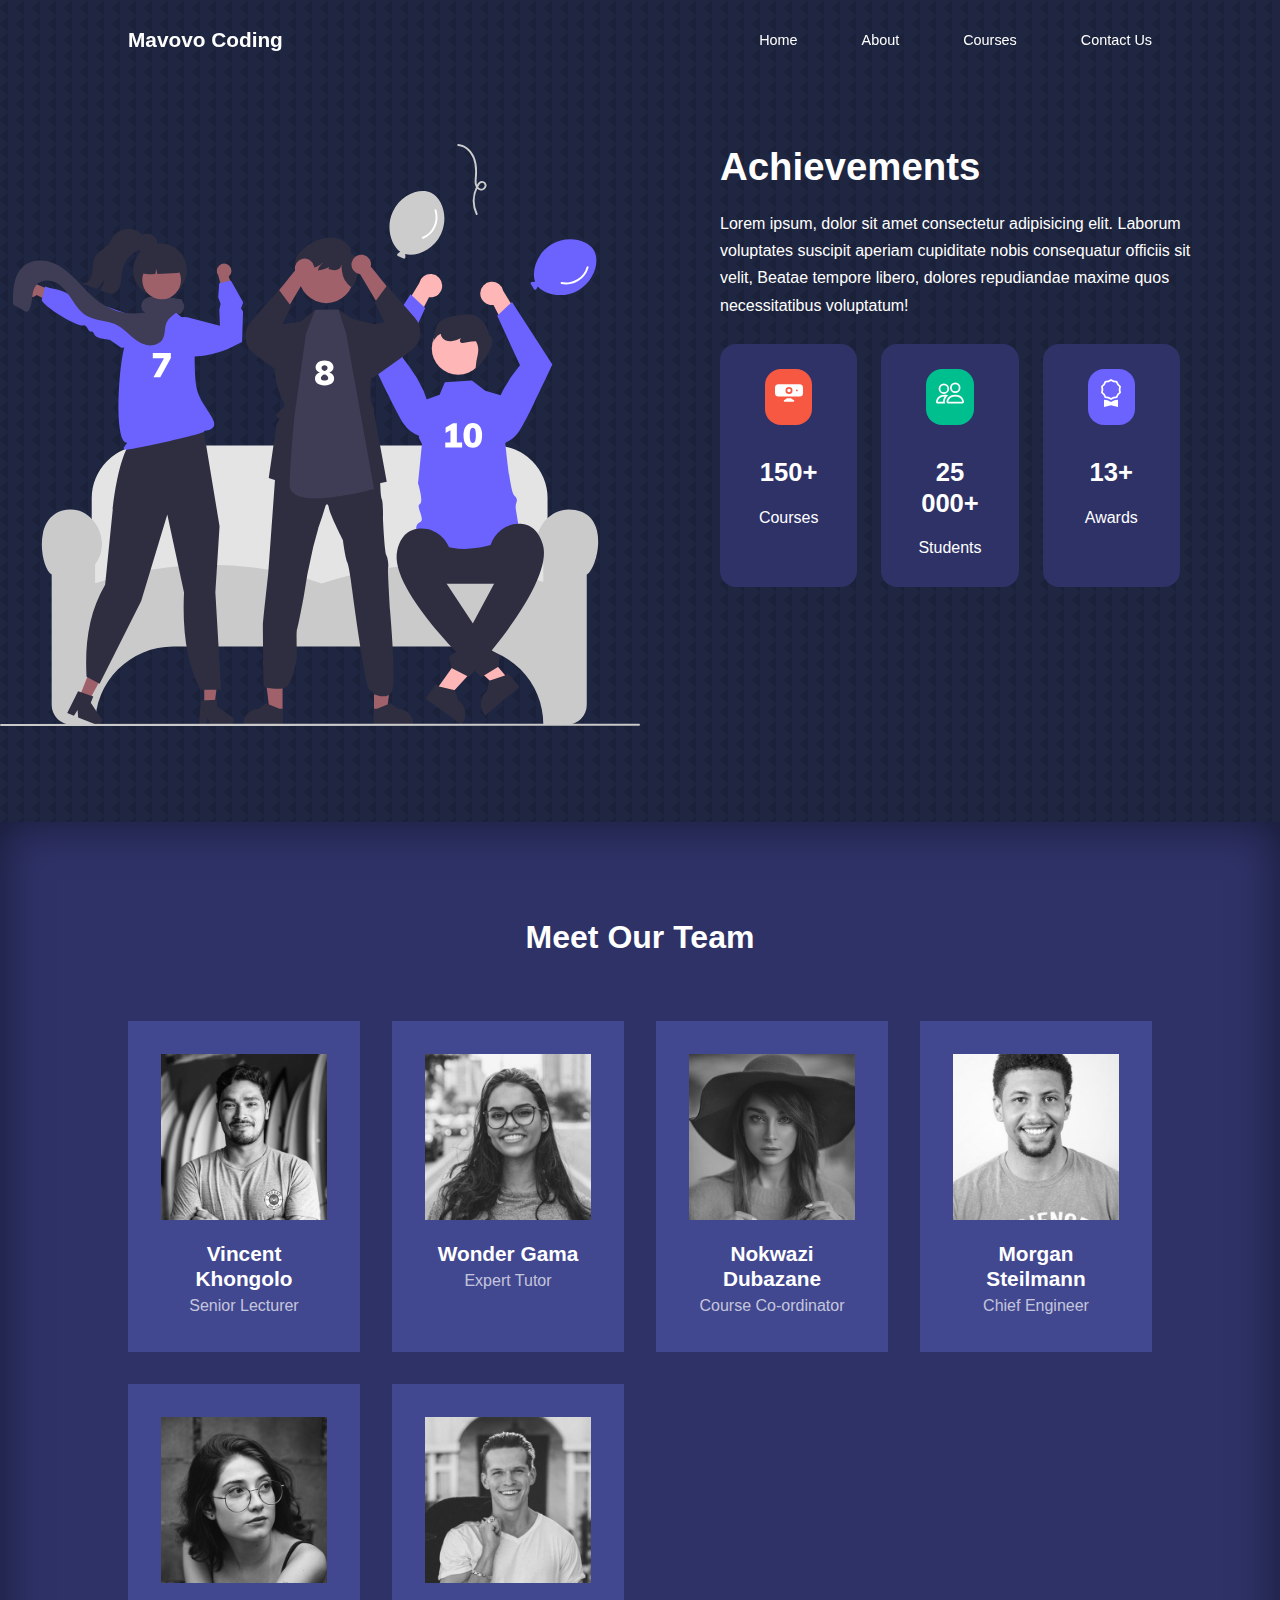
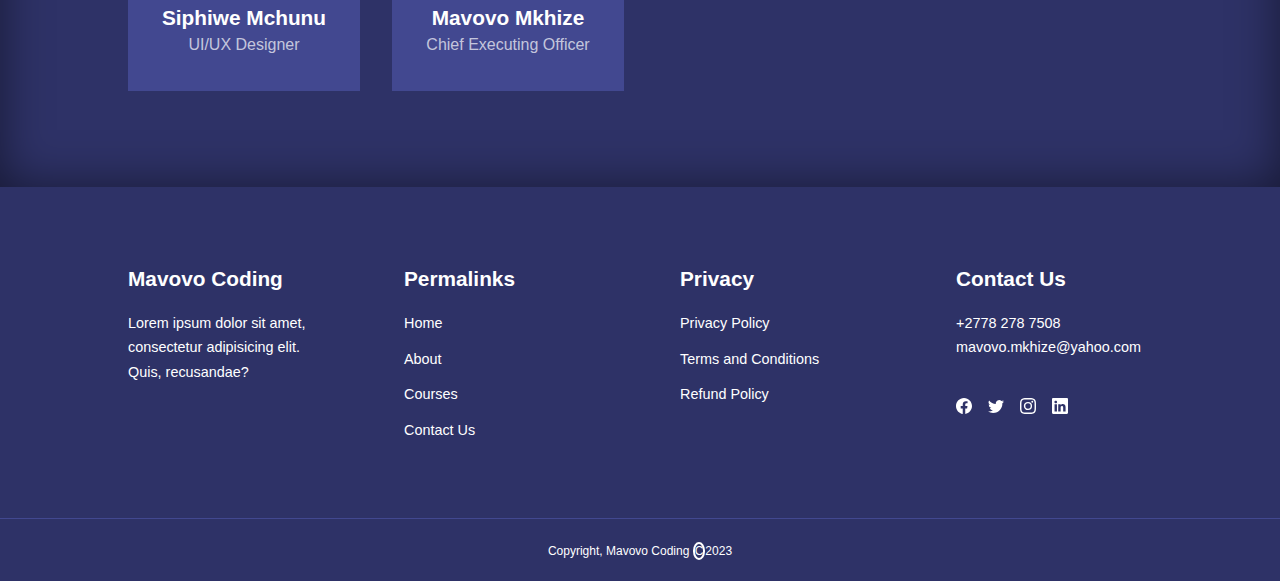
==== commit 36e23420: "Add files via upload" ====
--- a/about.html
+++ b/about.html
@@ -1,419 +1,611 @@
 <!DOCTYPE html>
 <html lang="en">
-<head>
-    <meta charset="UTF-8">
-    <meta http-equiv="X-UA-Compatible" content="IE=edge">
-    <meta name="viewport" content="width=device-width, initial-scale=1.0">
+  <head>
+    <meta charset="UTF-8" />
+    <meta http-equiv="X-UA-Compatible" content="IE=edge" />
+    <meta name="viewport" content="width=device-width, initial-scale=1.0" />
     <title>Education Web</title>
-    <link rel="stylesheet" href="home.css">
-    <link rel="stylesheet" href="about.css">
-    <link rel="stylesheet" href="bootstrap-icons@1.8.3/font/bootstrap-icons.css">
-    
+    <link rel="stylesheet" href="home.css" />
+    <link rel="stylesheet" href="about.css" />
+    <link
+      rel="stylesheet"
+      href="bootstrap-icons@1.8.3/font/bootstrap-icons.css"
+    />
+
     <style>
-        body {
-            background-image: url(./images/bg-texture.png);
-        }
+      body {
+        background-image: url(./images/bg-texture.png);
+      }
     </style>
-</head>
-<body>
-<nav>
-    <div class="container nav__container">
-        <a href="home.html"><h4>Zulu Coder</h4></a>
+  </head>
+  <body>
+    <nav>
+      <div class="container nav__container">
+        <a href="home.html"><h4>Mavovo Coding</h4></a>
         <ul class="nav__menu">
-           <li><a href="index.html">Home</a></li>
-           <li><a href="about.html">About</a></li>
-           <li><a href="courses.html">Courses</a></li>
-           <li><a href="contact.html">Contact Us</a></li>
+          <li><a href="index.html">Home</a></li>
+          <li><a href="about.html">About</a></li>
+          <li><a href="courses.html">Courses</a></li>
+          <li><a href="contact.html">Contact Us</a></li>
         </ul>
         <button id="open-menu-btn">
-        <svg xmlns="http://www.w3.org/2000/svg" width="24" height="24" fill="currentColor" class="bi bi-border-width"
-            viewBox="0 0 16 16">
+          <svg
+            xmlns="http://www.w3.org/2000/svg"
+            width="24"
+            height="24"
+            fill="currentColor"
+            class="bi bi-border-width"
+            viewBox="0 0 16 16"
+          >
             <path
-                d="M0 3.5A.5.5 0 0 1 .5 3h15a.5.5 0 0 1 .5.5v2a.5.5 0 0 1-.5.5H.5a.5.5 0 0 1-.5-.5v-2zm0 5A.5.5 0 0 1 .5 8h15a.5.5 0 0 1 .5.5v1a.5.5 0 0 1-.5.5H.5a.5.5 0 0 1-.5-.5v-1zm0 4a.5.5 0 0 1 .5-.5h15a.5.5 0 0 1 0 1H.5a.5.5 0 0 1-.5-.5z" />
-        </svg>
+              d="M0 3.5A.5.5 0 0 1 .5 3h15a.5.5 0 0 1 .5.5v2a.5.5 0 0 1-.5.5H.5a.5.5 0 0 1-.5-.5v-2zm0 5A.5.5 0 0 1 .5 8h15a.5.5 0 0 1 .5.5v1a.5.5 0 0 1-.5.5H.5a.5.5 0 0 1-.5-.5v-1zm0 4a.5.5 0 0 1 .5-.5h15a.5.5 0 0 1 0 1H.5a.5.5 0 0 1-.5-.5z"
+            />
+          </svg>
         </button>
         <button id="close-menu-btn">
-            <svg xmlns="http://www.w3.org/2000/svg" width="32" height="32" fill="currentColor" class="bi bi-x" viewBox="0 0 16 16">
-                <path
-                    d="M4.646 4.646a.5.5 0 0 1 .708 0L8 7.293l2.646-2.647a.5.5 0 0 1 .708.708L8.707 8l2.647 2.646a.5.5 0 0 1-.708.708L8 8.707l-2.646 2.647a.5.5 0 0 1-.708-.708L7.293 8 4.646 5.354a.5.5 0 0 1 0-.708z" />
-            </svg>
+          <svg
+            xmlns="http://www.w3.org/2000/svg"
+            width="32"
+            height="32"
+            fill="currentColor"
+            class="bi bi-x"
+            viewBox="0 0 16 16"
+          >
+            <path
+              d="M4.646 4.646a.5.5 0 0 1 .708 0L8 7.293l2.646-2.647a.5.5 0 0 1 .708.708L8.707 8l2.647 2.646a.5.5 0 0 1-.708.708L8 8.707l-2.646 2.647a.5.5 0 0 1-.708-.708L7.293 8 4.646 5.354a.5.5 0 0 1 0-.708z"
+            />
+          </svg>
         </button>
-    </div>
-</nav>
-
-<!--=========================================END OF THE NAVBAR===============================-->
-
-<section class="about__achievements">
-    <div class="contianer about__achievements-container">
-      <div class="about__achievements-left">
-        <img src="./images/about achievements.svg" alt="" />
       </div>
-    <div class="about__achievements-right">
-        <h1 class="shift">Achievements</h1>
-        <p class="para">
-            Lorem ipsum, dolor sit amet consectetur adipisicing elit. 
-            Laborum voluptates suscipit aperiam cupiditate nobis 
-            consequatur officiis sit velit,  
-            Beatae tempore libero, 
-            dolores repudiandae maxime quos necessitatibus voluptatum!
-        </p>
-        <div class="achievements__cards">
+    </nav>
+
+    <!--=========================================END OF THE NAVBAR===============================-->
+
+    <section class="about__achievements">
+      <div class="contianer about__achievements-container">
+        <div class="about__achievements-left">
+          <img src="./images/about achievements.svg" alt="" />
+        </div>
+        <div class="about__achievements-right">
+          <h1 class="shift">Achievements</h1>
+          <p class="para">
+            Lorem ipsum, dolor sit amet consectetur adipisicing elit. Laborum
+            voluptates suscipit aperiam cupiditate nobis consequatur officiis
+            sit velit, Beatae tempore libero, dolores repudiandae maxime quos
+            necessitatibus voluptatum!
+          </p>
+          <div class="achievements__cards">
             <article class="achievement__card">
-                <span class="achievement__icon">
-                <svg xmlns="http://www.w3.org/2000/svg" width="28" height="28" fill="currentColor" class="bi bi-webcam-fill"
-                    viewBox="0 0 16 16">
-                    <path
-                        d="M6.644 11.094a.5.5 0 0 1 .356-.15h2a.5.5 0 0 1 .356.15c.175.177.39.347.603.496a7.166 7.166 0 0 0 .752.456l.01.006h.003A.5.5 0 0 1 10.5 13h-5a.5.5 0 0 1-.224-.947l.002-.001.01-.006a3.517 3.517 0 0 0 .214-.116 7.5 7.5 0 0 0 .539-.34c.214-.15.428-.319.603-.496ZM7 6.5a1 1 0 1 1 2 0 1 1 0 0 1-2 0Z" />
-                    <path
-                        d="M2 3a2 2 0 0 0-2 2v3a2 2 0 0 0 2 2h12a2 2 0 0 0 2-2V5a2 2 0 0 0-2-2H2Zm6 1.5a2 2 0 1 1 0 4 2 2 0 0 1 0-4ZM12.5 7a.5.5 0 1 1 0-1 .5.5 0 0 1 0 1Z" />
+              <span class="achievement__icon">
+                <svg
+                  xmlns="http://www.w3.org/2000/svg"
+                  width="28"
+                  height="28"
+                  fill="currentColor"
+                  class="bi bi-webcam-fill"
+                  viewBox="0 0 16 16"
+                >
+                  <path
+                    d="M6.644 11.094a.5.5 0 0 1 .356-.15h2a.5.5 0 0 1 .356.15c.175.177.39.347.603.496a7.166 7.166 0 0 0 .752.456l.01.006h.003A.5.5 0 0 1 10.5 13h-5a.5.5 0 0 1-.224-.947l.002-.001.01-.006a3.517 3.517 0 0 0 .214-.116 7.5 7.5 0 0 0 .539-.34c.214-.15.428-.319.603-.496ZM7 6.5a1 1 0 1 1 2 0 1 1 0 0 1-2 0Z"
+                  />
+                  <path
+                    d="M2 3a2 2 0 0 0-2 2v3a2 2 0 0 0 2 2h12a2 2 0 0 0 2-2V5a2 2 0 0 0-2-2H2Zm6 1.5a2 2 0 1 1 0 4 2 2 0 0 1 0-4ZM12.5 7a.5.5 0 1 1 0-1 .5.5 0 0 1 0 1Z"
+                  />
                 </svg>
-                </span>
-                <h3>150+</h3>
-                <p>Courses</p>
+              </span>
+              <h3>150+</h3>
+              <p>Courses</p>
             </article>
 
             <article class="achievement__card">
-                <span class="achievement__icon">
-                    <svg xmlns="http://www.w3.org/2000/svg" width="28" height="28" fill="currentColor" class="bi bi-people"
-                        viewBox="0 0 16 16">
-                        <path
-                            d="M15 14s1 0 1-1-1-4-5-4-5 3-5 4 1 1 1 1h8zm-7.978-1A.261.261 0 0 1 7 12.996c.001-.264.167-1.03.76-1.72C8.312 10.629 9.282 10 11 10c1.717 0 2.687.63 3.24 1.276.593.69.758 1.457.76 1.72l-.008.002a.274.274 0 0 1-.014.002H7.022zM11 7a2 2 0 1 0 0-4 2 2 0 0 0 0 4zm3-2a3 3 0 1 1-6 0 3 3 0 0 1 6 0zM6.936 9.28a5.88 5.88 0 0 0-1.23-.247A7.35 7.35 0 0 0 5 9c-4 0-5 3-5 4 0 .667.333 1 1 1h4.216A2.238 2.238 0 0 1 5 13c0-1.01.377-2.042 1.09-2.904.243-.294.526-.569.846-.816zM4.92 10A5.493 5.493 0 0 0 4 13H1c0-.26.164-1.03.76-1.724.545-.636 1.492-1.256 3.16-1.275zM1.5 5.5a3 3 0 1 1 6 0 3 3 0 0 1-6 0zm3-2a2 2 0 1 0 0 4 2 2 0 0 0 0-4z" />
-                    </svg>
-                </span>
-                <h3>25 000+</h3>
-                <p>Students</p>
+              <span class="achievement__icon">
+                <svg
+                  xmlns="http://www.w3.org/2000/svg"
+                  width="28"
+                  height="28"
+                  fill="currentColor"
+                  class="bi bi-people"
+                  viewBox="0 0 16 16"
+                >
+                  <path
+                    d="M15 14s1 0 1-1-1-4-5-4-5 3-5 4 1 1 1 1h8zm-7.978-1A.261.261 0 0 1 7 12.996c.001-.264.167-1.03.76-1.72C8.312 10.629 9.282 10 11 10c1.717 0 2.687.63 3.24 1.276.593.69.758 1.457.76 1.72l-.008.002a.274.274 0 0 1-.014.002H7.022zM11 7a2 2 0 1 0 0-4 2 2 0 0 0 0 4zm3-2a3 3 0 1 1-6 0 3 3 0 0 1 6 0zM6.936 9.28a5.88 5.88 0 0 0-1.23-.247A7.35 7.35 0 0 0 5 9c-4 0-5 3-5 4 0 .667.333 1 1 1h4.216A2.238 2.238 0 0 1 5 13c0-1.01.377-2.042 1.09-2.904.243-.294.526-.569.846-.816zM4.92 10A5.493 5.493 0 0 0 4 13H1c0-.26.164-1.03.76-1.724.545-.636 1.492-1.256 3.16-1.275zM1.5 5.5a3 3 0 1 1 6 0 3 3 0 0 1-6 0zm3-2a2 2 0 1 0 0 4 2 2 0 0 0 0-4z"
+                  />
+                </svg>
+              </span>
+              <h3>25 000+</h3>
+              <p>Students</p>
             </article>
 
             <article class="achievement__card">
-                <span class="achievement__icon">
-                    <svg xmlns="http://www.w3.org/2000/svg" width="28" height="28" fill="currentColor" class="bi bi-award"
-                        viewBox="0 0 16 16">
-                        <path
-                            d="M9.669.864 8 0 6.331.864l-1.858.282-.842 1.68-1.337 1.32L2.6 6l-.306 1.854 1.337 1.32.842 1.68 1.858.282L8 12l1.669-.864 1.858-.282.842-1.68 1.337-1.32L13.4 6l.306-1.854-1.337-1.32-.842-1.68L9.669.864zm1.196 1.193.684 1.365 1.086 1.072L12.387 6l.248 1.506-1.086 1.072-.684 1.365-1.51.229L8 10.874l-1.355-.702-1.51-.229-.684-1.365-1.086-1.072L3.614 6l-.25-1.506 1.087-1.072.684-1.365 1.51-.229L8 1.126l1.356.702 1.509.229z" />
-                        <path d="M4 11.794V16l4-1 4 1v-4.206l-2.018.306L8 13.126 6.018 12.1 4 11.794z" />
-                    </svg>
-                </span>
-                <h3>13+</h3>
-                <p>Awards</p>
+              <span class="achievement__icon">
+                <svg
+                  xmlns="http://www.w3.org/2000/svg"
+                  width="28"
+                  height="28"
+                  fill="currentColor"
+                  class="bi bi-award"
+                  viewBox="0 0 16 16"
+                >
+                  <path
+                    d="M9.669.864 8 0 6.331.864l-1.858.282-.842 1.68-1.337 1.32L2.6 6l-.306 1.854 1.337 1.32.842 1.68 1.858.282L8 12l1.669-.864 1.858-.282.842-1.68 1.337-1.32L13.4 6l.306-1.854-1.337-1.32-.842-1.68L9.669.864zm1.196 1.193.684 1.365 1.086 1.072L12.387 6l.248 1.506-1.086 1.072-.684 1.365-1.51.229L8 10.874l-1.355-.702-1.51-.229-.684-1.365-1.086-1.072L3.614 6l-.25-1.506 1.087-1.072.684-1.365 1.51-.229L8 1.126l1.356.702 1.509.229z"
+                  />
+                  <path
+                    d="M4 11.794V16l4-1 4 1v-4.206l-2.018.306L8 13.126 6.018 12.1 4 11.794z"
+                  />
+                </svg>
+              </span>
+              <h3>13+</h3>
+              <p>Awards</p>
             </article>
+          </div>
         </div>
-    </div>
-    </div>
-</section>
-
-<!--======================================END OF ACHIEVEMENTS==================================-->
-
-
-<!--=================================OUR TEAM===================================-->
-
-<section class="team">
-    <h2>Meet Our Team</h2>
-    <div class="container team__container">
+      </div>
+    </section>
+
+    <!--======================================END OF ACHIEVEMENTS==================================-->
+
+    <!--=================================OUR TEAM===================================-->
+
+    <section class="team">
+      <h2>Meet Our Team</h2>
+      <div class="container team__container">
         <article class="team__member">
-            <div class="team__member-image">
-                <img src="./images/tm1.jpg" />
-            </div>
-            <div  class="team__member-info">
-                <h4>Vincent Khongolo</h4>
-                <p>Expert Tutor</p>
-            </div>
-            <div class="team__member-socials">
-                <a href="#">
-                    <svg xmlns="http://www.w3.org/2000/svg" width="16" height="16" fill="currentColor" class="bi bi-instagram"
-                        viewBox="0 0 16 16">
-                        <path
-                            d="M8 0C5.829 0 5.556.01 4.703.048 3.85.088 3.269.222 2.76.42a3.917 3.917 0 0 0-1.417.923A3.927 3.927 0 0 0 .42 2.76C.222 3.268.087 3.85.048 4.7.01 5.555 0 5.827 0 8.001c0 2.172.01 2.444.048 3.297.04.852.174 1.433.372 1.942.205.526.478.972.923 1.417.444.445.89.719 1.416.923.51.198 1.09.333 1.942.372C5.555 15.99 5.827 16 8 16s2.444-.01 3.298-.048c.851-.04 1.434-.174 1.943-.372a3.916 3.916 0 0 0 1.416-.923c.445-.445.718-.891.923-1.417.197-.509.332-1.09.372-1.942C15.99 10.445 16 10.173 16 8s-.01-2.445-.048-3.299c-.04-.851-.175-1.433-.372-1.941a3.926 3.926 0 0 0-.923-1.417A3.911 3.911 0 0 0 13.24.42c-.51-.198-1.092-.333-1.943-.372C10.443.01 10.172 0 7.998 0h.003zm-.717 1.442h.718c2.136 0 2.389.007 3.232.046.78.035 1.204.166 1.486.275.373.145.64.319.92.599.28.28.453.546.598.92.11.281.24.705.275 1.485.039.843.047 1.096.047 3.231s-.008 2.389-.047 3.232c-.035.78-.166 1.203-.275 1.485a2.47 2.47 0 0 1-.599.919c-.28.28-.546.453-.92.598-.28.11-.704.24-1.485.276-.843.038-1.096.047-3.232.047s-2.39-.009-3.233-.047c-.78-.036-1.203-.166-1.485-.276a2.478 2.478 0 0 1-.92-.598 2.48 2.48 0 0 1-.6-.92c-.109-.281-.24-.705-.275-1.485-.038-.843-.046-1.096-.046-3.233 0-2.136.008-2.388.046-3.231.036-.78.166-1.204.276-1.486.145-.373.319-.64.599-.92.28-.28.546-.453.92-.598.282-.11.705-.24 1.485-.276.738-.034 1.024-.044 2.515-.045v.002zm4.988 1.328a.96.96 0 1 0 0 1.92.96.96 0 0 0 0-1.92zm-4.27 1.122a4.109 4.109 0 1 0 0 8.217 4.109 4.109 0 0 0 0-8.217zm0 1.441a2.667 2.667 0 1 1 0 5.334 2.667 2.667 0 0 1 0-5.334z" />
-                    </svg>
-                </a>
-
-                <a href="#">
-                    <svg xmlns="http://www.w3.org/2000/svg" width="16" height="16" fill="currentColor" class="bi bi-twitter"
-                        viewBox="0 0 16 16">
-                        <path
-                            d="M5.026 15c6.038 0 9.341-5.003 9.341-9.334 0-.14 0-.282-.006-.422A6.685 6.685 0 0 0 16 3.542a6.658 6.658 0 0 1-1.889.518 3.301 3.301 0 0 0 1.447-1.817 6.533 6.533 0 0 1-2.087.793A3.286 3.286 0 0 0 7.875 6.03a9.325 9.325 0 0 1-6.767-3.429 3.289 3.289 0 0 0 1.018 4.382A3.323 3.323 0 0 1 .64 6.575v.045a3.288 3.288 0 0 0 2.632 3.218 3.203 3.203 0 0 1-.865.115 3.23 3.23 0 0 1-.614-.057 3.283 3.283 0 0 0 3.067 2.277A6.588 6.588 0 0 1 .78 13.58a6.32 6.32 0 0 1-.78-.045A9.344 9.344 0 0 0 5.026 15z" />
-                    </svg>
-                </a>
-
-                <a href="#">
-                <svg xmlns="http://www.w3.org/2000/svg" width="16" height="16" fill="currentColor" class="bi bi-facebook"
-                    viewBox="0 0 16 16">
-                    <path
-                        d="M16 8.049c0-4.446-3.582-8.05-8-8.05C3.58 0-.002 3.603-.002 8.05c0 4.017 2.926 7.347 6.75 7.951v-5.625h-2.03V8.05H6.75V6.275c0-2.017 1.195-3.131 3.022-3.131.876 0 1.791.157 1.791.157v1.98h-1.009c-.993 0-1.303.621-1.303 1.258v1.51h2.218l-.354 2.326H9.25V16c3.824-.604 6.75-3.934 6.75-7.951z" />
+          <div class="team__member-image">
+            <img src="./images/tm1.jpg" />
+          </div>
+          <div class="team__member-info">
+            <h4>Vincent Khongolo</h4>
+            <p>Senior Lecturer</p>
+          </div>
+          <div class="team__member-socials">
+            <a href="#">
+              <svg
+                xmlns="http://www.w3.org/2000/svg"
+                width="16"
+                height="16"
+                fill="currentColor"
+                class="bi bi-instagram"
+                viewBox="0 0 16 16"
+              >
+                <path
+                  d="M8 0C5.829 0 5.556.01 4.703.048 3.85.088 3.269.222 2.76.42a3.917 3.917 0 0 0-1.417.923A3.927 3.927 0 0 0 .42 2.76C.222 3.268.087 3.85.048 4.7.01 5.555 0 5.827 0 8.001c0 2.172.01 2.444.048 3.297.04.852.174 1.433.372 1.942.205.526.478.972.923 1.417.444.445.89.719 1.416.923.51.198 1.09.333 1.942.372C5.555 15.99 5.827 16 8 16s2.444-.01 3.298-.048c.851-.04 1.434-.174 1.943-.372a3.916 3.916 0 0 0 1.416-.923c.445-.445.718-.891.923-1.417.197-.509.332-1.09.372-1.942C15.99 10.445 16 10.173 16 8s-.01-2.445-.048-3.299c-.04-.851-.175-1.433-.372-1.941a3.926 3.926 0 0 0-.923-1.417A3.911 3.911 0 0 0 13.24.42c-.51-.198-1.092-.333-1.943-.372C10.443.01 10.172 0 7.998 0h.003zm-.717 1.442h.718c2.136 0 2.389.007 3.232.046.78.035 1.204.166 1.486.275.373.145.64.319.92.599.28.28.453.546.598.92.11.281.24.705.275 1.485.039.843.047 1.096.047 3.231s-.008 2.389-.047 3.232c-.035.78-.166 1.203-.275 1.485a2.47 2.47 0 0 1-.599.919c-.28.28-.546.453-.92.598-.28.11-.704.24-1.485.276-.843.038-1.096.047-3.232.047s-2.39-.009-3.233-.047c-.78-.036-1.203-.166-1.485-.276a2.478 2.478 0 0 1-.92-.598 2.48 2.48 0 0 1-.6-.92c-.109-.281-.24-.705-.275-1.485-.038-.843-.046-1.096-.046-3.233 0-2.136.008-2.388.046-3.231.036-.78.166-1.204.276-1.486.145-.373.319-.64.599-.92.28-.28.546-.453.92-.598.282-.11.705-.24 1.485-.276.738-.034 1.024-.044 2.515-.045v.002zm4.988 1.328a.96.96 0 1 0 0 1.92.96.96 0 0 0 0-1.92zm-4.27 1.122a4.109 4.109 0 1 0 0 8.217 4.109 4.109 0 0 0 0-8.217zm0 1.441a2.667 2.667 0 1 1 0 5.334 2.667 2.667 0 0 1 0-5.334z"
+                />
+              </svg>
+            </a>
+
+            <a href="#">
+              <svg
+                xmlns="http://www.w3.org/2000/svg"
+                width="16"
+                height="16"
+                fill="currentColor"
+                class="bi bi-twitter"
+                viewBox="0 0 16 16"
+              >
+                <path
+                  d="M5.026 15c6.038 0 9.341-5.003 9.341-9.334 0-.14 0-.282-.006-.422A6.685 6.685 0 0 0 16 3.542a6.658 6.658 0 0 1-1.889.518 3.301 3.301 0 0 0 1.447-1.817 6.533 6.533 0 0 1-2.087.793A3.286 3.286 0 0 0 7.875 6.03a9.325 9.325 0 0 1-6.767-3.429 3.289 3.289 0 0 0 1.018 4.382A3.323 3.323 0 0 1 .64 6.575v.045a3.288 3.288 0 0 0 2.632 3.218 3.203 3.203 0 0 1-.865.115 3.23 3.23 0 0 1-.614-.057 3.283 3.283 0 0 0 3.067 2.277A6.588 6.588 0 0 1 .78 13.58a6.32 6.32 0 0 1-.78-.045A9.344 9.344 0 0 0 5.026 15z"
+                />
+              </svg>
+            </a>
+
+            <a href="#">
+              <svg
+                xmlns="http://www.w3.org/2000/svg"
+                width="16"
+                height="16"
+                fill="currentColor"
+                class="bi bi-facebook"
+                viewBox="0 0 16 16"
+              >
+                <path
+                  d="M16 8.049c0-4.446-3.582-8.05-8-8.05C3.58 0-.002 3.603-.002 8.05c0 4.017 2.926 7.347 6.75 7.951v-5.625h-2.03V8.05H6.75V6.275c0-2.017 1.195-3.131 3.022-3.131.876 0 1.791.157 1.791.157v1.98h-1.009c-.993 0-1.303.621-1.303 1.258v1.51h2.218l-.354 2.326H9.25V16c3.824-.604 6.75-3.934 6.75-7.951z"
+                />
+              </svg>
+            </a>
+          </div>
+        </article>
+
+        <article class="team__member">
+          <div class="team__member-image">
+            <img src="./images/tm2.jpg" />
+          </div>
+          <div class="team__member-info">
+            <h4>Wonder Gama</h4>
+            <p>Expert Tutor</p>
+          </div>
+          <div class="team__member-socials">
+            <a href="#">
+              <svg
+                xmlns="http://www.w3.org/2000/svg"
+                width="16"
+                height="16"
+                fill="currentColor"
+                class="bi bi-instagram"
+                viewBox="0 0 16 16"
+              >
+                <path
+                  d="M8 0C5.829 0 5.556.01 4.703.048 3.85.088 3.269.222 2.76.42a3.917 3.917 0 0 0-1.417.923A3.927 3.927 0 0 0 .42 2.76C.222 3.268.087 3.85.048 4.7.01 5.555 0 5.827 0 8.001c0 2.172.01 2.444.048 3.297.04.852.174 1.433.372 1.942.205.526.478.972.923 1.417.444.445.89.719 1.416.923.51.198 1.09.333 1.942.372C5.555 15.99 5.827 16 8 16s2.444-.01 3.298-.048c.851-.04 1.434-.174 1.943-.372a3.916 3.916 0 0 0 1.416-.923c.445-.445.718-.891.923-1.417.197-.509.332-1.09.372-1.942C15.99 10.445 16 10.173 16 8s-.01-2.445-.048-3.299c-.04-.851-.175-1.433-.372-1.941a3.926 3.926 0 0 0-.923-1.417A3.911 3.911 0 0 0 13.24.42c-.51-.198-1.092-.333-1.943-.372C10.443.01 10.172 0 7.998 0h.003zm-.717 1.442h.718c2.136 0 2.389.007 3.232.046.78.035 1.204.166 1.486.275.373.145.64.319.92.599.28.28.453.546.598.92.11.281.24.705.275 1.485.039.843.047 1.096.047 3.231s-.008 2.389-.047 3.232c-.035.78-.166 1.203-.275 1.485a2.47 2.47 0 0 1-.599.919c-.28.28-.546.453-.92.598-.28.11-.704.24-1.485.276-.843.038-1.096.047-3.232.047s-2.39-.009-3.233-.047c-.78-.036-1.203-.166-1.485-.276a2.478 2.478 0 0 1-.92-.598 2.48 2.48 0 0 1-.6-.92c-.109-.281-.24-.705-.275-1.485-.038-.843-.046-1.096-.046-3.233 0-2.136.008-2.388.046-3.231.036-.78.166-1.204.276-1.486.145-.373.319-.64.599-.92.28-.28.546-.453.92-.598.282-.11.705-.24 1.485-.276.738-.034 1.024-.044 2.515-.045v.002zm4.988 1.328a.96.96 0 1 0 0 1.92.96.96 0 0 0 0-1.92zm-4.27 1.122a4.109 4.109 0 1 0 0 8.217 4.109 4.109 0 0 0 0-8.217zm0 1.441a2.667 2.667 0 1 1 0 5.334 2.667 2.667 0 0 1 0-5.334z"
+                />
+              </svg>
+            </a>
+
+            <a href="#">
+              <svg
+                xmlns="http://www.w3.org/2000/svg"
+                width="16"
+                height="16"
+                fill="currentColor"
+                class="bi bi-twitter"
+                viewBox="0 0 16 16"
+              >
+                <path
+                  d="M5.026 15c6.038 0 9.341-5.003 9.341-9.334 0-.14 0-.282-.006-.422A6.685 6.685 0 0 0 16 3.542a6.658 6.658 0 0 1-1.889.518 3.301 3.301 0 0 0 1.447-1.817 6.533 6.533 0 0 1-2.087.793A3.286 3.286 0 0 0 7.875 6.03a9.325 9.325 0 0 1-6.767-3.429 3.289 3.289 0 0 0 1.018 4.382A3.323 3.323 0 0 1 .64 6.575v.045a3.288 3.288 0 0 0 2.632 3.218 3.203 3.203 0 0 1-.865.115 3.23 3.23 0 0 1-.614-.057 3.283 3.283 0 0 0 3.067 2.277A6.588 6.588 0 0 1 .78 13.58a6.32 6.32 0 0 1-.78-.045A9.344 9.344 0 0 0 5.026 15z"
+                />
+              </svg>
+            </a>
+
+            <a href="#">
+              <svg
+                xmlns="http://www.w3.org/2000/svg"
+                width="16"
+                height="16"
+                fill="currentColor"
+                class="bi bi-facebook"
+                viewBox="0 0 16 16"
+              >
+                <path
+                  d="M16 8.049c0-4.446-3.582-8.05-8-8.05C3.58 0-.002 3.603-.002 8.05c0 4.017 2.926 7.347 6.75 7.951v-5.625h-2.03V8.05H6.75V6.275c0-2.017 1.195-3.131 3.022-3.131.876 0 1.791.157 1.791.157v1.98h-1.009c-.993 0-1.303.621-1.303 1.258v1.51h2.218l-.354 2.326H9.25V16c3.824-.604 6.75-3.934 6.75-7.951z"
+                />
+              </svg>
+            </a>
+          </div>
+        </article>
+
+        <article class="team__member">
+          <div class="team__member-image">
+            <img src="./images/tm3.jpg" />
+          </div>
+          <div class="team__member-info">
+            <h4>Nokwazi Dubazane</h4>
+            <p>Course Co-ordinator</p>
+          </div>
+          <div class="team__member-socials">
+            <a href="#">
+              <svg
+                xmlns="http://www.w3.org/2000/svg"
+                width="16"
+                height="16"
+                fill="currentColor"
+                class="bi bi-instagram"
+                viewBox="0 0 16 16"
+              >
+                <path
+                  d="M8 0C5.829 0 5.556.01 4.703.048 3.85.088 3.269.222 2.76.42a3.917 3.917 0 0 0-1.417.923A3.927 3.927 0 0 0 .42 2.76C.222 3.268.087 3.85.048 4.7.01 5.555 0 5.827 0 8.001c0 2.172.01 2.444.048 3.297.04.852.174 1.433.372 1.942.205.526.478.972.923 1.417.444.445.89.719 1.416.923.51.198 1.09.333 1.942.372C5.555 15.99 5.827 16 8 16s2.444-.01 3.298-.048c.851-.04 1.434-.174 1.943-.372a3.916 3.916 0 0 0 1.416-.923c.445-.445.718-.891.923-1.417.197-.509.332-1.09.372-1.942C15.99 10.445 16 10.173 16 8s-.01-2.445-.048-3.299c-.04-.851-.175-1.433-.372-1.941a3.926 3.926 0 0 0-.923-1.417A3.911 3.911 0 0 0 13.24.42c-.51-.198-1.092-.333-1.943-.372C10.443.01 10.172 0 7.998 0h.003zm-.717 1.442h.718c2.136 0 2.389.007 3.232.046.78.035 1.204.166 1.486.275.373.145.64.319.92.599.28.28.453.546.598.92.11.281.24.705.275 1.485.039.843.047 1.096.047 3.231s-.008 2.389-.047 3.232c-.035.78-.166 1.203-.275 1.485a2.47 2.47 0 0 1-.599.919c-.28.28-.546.453-.92.598-.28.11-.704.24-1.485.276-.843.038-1.096.047-3.232.047s-2.39-.009-3.233-.047c-.78-.036-1.203-.166-1.485-.276a2.478 2.478 0 0 1-.92-.598 2.48 2.48 0 0 1-.6-.92c-.109-.281-.24-.705-.275-1.485-.038-.843-.046-1.096-.046-3.233 0-2.136.008-2.388.046-3.231.036-.78.166-1.204.276-1.486.145-.373.319-.64.599-.92.28-.28.546-.453.92-.598.282-.11.705-.24 1.485-.276.738-.034 1.024-.044 2.515-.045v.002zm4.988 1.328a.96.96 0 1 0 0 1.92.96.96 0 0 0 0-1.92zm-4.27 1.122a4.109 4.109 0 1 0 0 8.217 4.109 4.109 0 0 0 0-8.217zm0 1.441a2.667 2.667 0 1 1 0 5.334 2.667 2.667 0 0 1 0-5.334z"
+                />
+              </svg>
+            </a>
+
+            <a href="#">
+              <svg
+                xmlns="http://www.w3.org/2000/svg"
+                width="16"
+                height="16"
+                fill="currentColor"
+                class="bi bi-twitter"
+                viewBox="0 0 16 16"
+              >
+                <path
+                  d="M5.026 15c6.038 0 9.341-5.003 9.341-9.334 0-.14 0-.282-.006-.422A6.685 6.685 0 0 0 16 3.542a6.658 6.658 0 0 1-1.889.518 3.301 3.301 0 0 0 1.447-1.817 6.533 6.533 0 0 1-2.087.793A3.286 3.286 0 0 0 7.875 6.03a9.325 9.325 0 0 1-6.767-3.429 3.289 3.289 0 0 0 1.018 4.382A3.323 3.323 0 0 1 .64 6.575v.045a3.288 3.288 0 0 0 2.632 3.218 3.203 3.203 0 0 1-.865.115 3.23 3.23 0 0 1-.614-.057 3.283 3.283 0 0 0 3.067 2.277A6.588 6.588 0 0 1 .78 13.58a6.32 6.32 0 0 1-.78-.045A9.344 9.344 0 0 0 5.026 15z"
+                />
+              </svg>
+            </a>
+
+            <a href="#">
+              <svg
+                xmlns="http://www.w3.org/2000/svg"
+                width="16"
+                height="16"
+                fill="currentColor"
+                class="bi bi-facebook"
+                viewBox="0 0 16 16"
+              >
+                <path
+                  d="M16 8.049c0-4.446-3.582-8.05-8-8.05C3.58 0-.002 3.603-.002 8.05c0 4.017 2.926 7.347 6.75 7.951v-5.625h-2.03V8.05H6.75V6.275c0-2.017 1.195-3.131 3.022-3.131.876 0 1.791.157 1.791.157v1.98h-1.009c-.993 0-1.303.621-1.303 1.258v1.51h2.218l-.354 2.326H9.25V16c3.824-.604 6.75-3.934 6.75-7.951z"
+                />
+              </svg>
+            </a>
+          </div>
+        </article>
+
+        <article class="team__member">
+          <div class="team__member-image">
+            <img src="./images/tm4.jpg" />
+          </div>
+          <div class="team__member-info">
+            <h4>Morgan Steilmann</h4>
+            <p>Chief Engineer</p>
+          </div>
+          <div class="team__member-socials">
+            <a href="#">
+              <svg
+                xmlns="http://www.w3.org/2000/svg"
+                width="16"
+                height="16"
+                fill="currentColor"
+                class="bi bi-instagram"
+                viewBox="0 0 16 16"
+              >
+                <path
+                  d="M8 0C5.829 0 5.556.01 4.703.048 3.85.088 3.269.222 2.76.42a3.917 3.917 0 0 0-1.417.923A3.927 3.927 0 0 0 .42 2.76C.222 3.268.087 3.85.048 4.7.01 5.555 0 5.827 0 8.001c0 2.172.01 2.444.048 3.297.04.852.174 1.433.372 1.942.205.526.478.972.923 1.417.444.445.89.719 1.416.923.51.198 1.09.333 1.942.372C5.555 15.99 5.827 16 8 16s2.444-.01 3.298-.048c.851-.04 1.434-.174 1.943-.372a3.916 3.916 0 0 0 1.416-.923c.445-.445.718-.891.923-1.417.197-.509.332-1.09.372-1.942C15.99 10.445 16 10.173 16 8s-.01-2.445-.048-3.299c-.04-.851-.175-1.433-.372-1.941a3.926 3.926 0 0 0-.923-1.417A3.911 3.911 0 0 0 13.24.42c-.51-.198-1.092-.333-1.943-.372C10.443.01 10.172 0 7.998 0h.003zm-.717 1.442h.718c2.136 0 2.389.007 3.232.046.78.035 1.204.166 1.486.275.373.145.64.319.92.599.28.28.453.546.598.92.11.281.24.705.275 1.485.039.843.047 1.096.047 3.231s-.008 2.389-.047 3.232c-.035.78-.166 1.203-.275 1.485a2.47 2.47 0 0 1-.599.919c-.28.28-.546.453-.92.598-.28.11-.704.24-1.485.276-.843.038-1.096.047-3.232.047s-2.39-.009-3.233-.047c-.78-.036-1.203-.166-1.485-.276a2.478 2.478 0 0 1-.92-.598 2.48 2.48 0 0 1-.6-.92c-.109-.281-.24-.705-.275-1.485-.038-.843-.046-1.096-.046-3.233 0-2.136.008-2.388.046-3.231.036-.78.166-1.204.276-1.486.145-.373.319-.64.599-.92.28-.28.546-.453.92-.598.282-.11.705-.24 1.485-.276.738-.034 1.024-.044 2.515-.045v.002zm4.988 1.328a.96.96 0 1 0 0 1.92.96.96 0 0 0 0-1.92zm-4.27 1.122a4.109 4.109 0 1 0 0 8.217 4.109 4.109 0 0 0 0-8.217zm0 1.441a2.667 2.667 0 1 1 0 5.334 2.667 2.667 0 0 1 0-5.334z"
+                />
+              </svg>
+            </a>
+
+            <a href="#">
+              <svg
+                xmlns="http://www.w3.org/2000/svg"
+                width="16"
+                height="16"
+                fill="currentColor"
+                class="bi bi-twitter"
+                viewBox="0 0 16 16"
+              >
+                <path
+                  d="M5.026 15c6.038 0 9.341-5.003 9.341-9.334 0-.14 0-.282-.006-.422A6.685 6.685 0 0 0 16 3.542a6.658 6.658 0 0 1-1.889.518 3.301 3.301 0 0 0 1.447-1.817 6.533 6.533 0 0 1-2.087.793A3.286 3.286 0 0 0 7.875 6.03a9.325 9.325 0 0 1-6.767-3.429 3.289 3.289 0 0 0 1.018 4.382A3.323 3.323 0 0 1 .64 6.575v.045a3.288 3.288 0 0 0 2.632 3.218 3.203 3.203 0 0 1-.865.115 3.23 3.23 0 0 1-.614-.057 3.283 3.283 0 0 0 3.067 2.277A6.588 6.588 0 0 1 .78 13.58a6.32 6.32 0 0 1-.78-.045A9.344 9.344 0 0 0 5.026 15z"
+                />
+              </svg>
+            </a>
+
+            <a href="#">
+              <svg
+                xmlns="http://www.w3.org/2000/svg"
+                width="16"
+                height="16"
+                fill="currentColor"
+                class="bi bi-facebook"
+                viewBox="0 0 16 16"
+              >
+                <path
+                  d="M16 8.049c0-4.446-3.582-8.05-8-8.05C3.58 0-.002 3.603-.002 8.05c0 4.017 2.926 7.347 6.75 7.951v-5.625h-2.03V8.05H6.75V6.275c0-2.017 1.195-3.131 3.022-3.131.876 0 1.791.157 1.791.157v1.98h-1.009c-.993 0-1.303.621-1.303 1.258v1.51h2.218l-.354 2.326H9.25V16c3.824-.604 6.75-3.934 6.75-7.951z"
+                />
+              </svg>
+            </a>
+          </div>
+        </article>
+
+        <article class="team__member">
+          <div class="team__member-image">
+            <img src="./images/tm5.jpg" />
+          </div>
+          <div class="team__member-info">
+            <h4>Siphiwe Mchunu</h4>
+            <p>UI/UX Designer</p>
+          </div>
+          <div class="team__member-socials">
+            <a href="#">
+              <svg
+                xmlns="http://www.w3.org/2000/svg"
+                width="16"
+                height="16"
+                fill="currentColor"
+                class="bi bi-instagram"
+                viewBox="0 0 16 16"
+              >
+                <path
+                  d="M8 0C5.829 0 5.556.01 4.703.048 3.85.088 3.269.222 2.76.42a3.917 3.917 0 0 0-1.417.923A3.927 3.927 0 0 0 .42 2.76C.222 3.268.087 3.85.048 4.7.01 5.555 0 5.827 0 8.001c0 2.172.01 2.444.048 3.297.04.852.174 1.433.372 1.942.205.526.478.972.923 1.417.444.445.89.719 1.416.923.51.198 1.09.333 1.942.372C5.555 15.99 5.827 16 8 16s2.444-.01 3.298-.048c.851-.04 1.434-.174 1.943-.372a3.916 3.916 0 0 0 1.416-.923c.445-.445.718-.891.923-1.417.197-.509.332-1.09.372-1.942C15.99 10.445 16 10.173 16 8s-.01-2.445-.048-3.299c-.04-.851-.175-1.433-.372-1.941a3.926 3.926 0 0 0-.923-1.417A3.911 3.911 0 0 0 13.24.42c-.51-.198-1.092-.333-1.943-.372C10.443.01 10.172 0 7.998 0h.003zm-.717 1.442h.718c2.136 0 2.389.007 3.232.046.78.035 1.204.166 1.486.275.373.145.64.319.92.599.28.28.453.546.598.92.11.281.24.705.275 1.485.039.843.047 1.096.047 3.231s-.008 2.389-.047 3.232c-.035.78-.166 1.203-.275 1.485a2.47 2.47 0 0 1-.599.919c-.28.28-.546.453-.92.598-.28.11-.704.24-1.485.276-.843.038-1.096.047-3.232.047s-2.39-.009-3.233-.047c-.78-.036-1.203-.166-1.485-.276a2.478 2.478 0 0 1-.92-.598 2.48 2.48 0 0 1-.6-.92c-.109-.281-.24-.705-.275-1.485-.038-.843-.046-1.096-.046-3.233 0-2.136.008-2.388.046-3.231.036-.78.166-1.204.276-1.486.145-.373.319-.64.599-.92.28-.28.546-.453.92-.598.282-.11.705-.24 1.485-.276.738-.034 1.024-.044 2.515-.045v.002zm4.988 1.328a.96.96 0 1 0 0 1.92.96.96 0 0 0 0-1.92zm-4.27 1.122a4.109 4.109 0 1 0 0 8.217 4.109 4.109 0 0 0 0-8.217zm0 1.441a2.667 2.667 0 1 1 0 5.334 2.667 2.667 0 0 1 0-5.334z"
+                />
+              </svg>
+            </a>
+
+            <a href="#">
+              <svg
+                xmlns="http://www.w3.org/2000/svg"
+                width="16"
+                height="16"
+                fill="currentColor"
+                class="bi bi-twitter"
+                viewBox="0 0 16 16"
+              >
+                <path
+                  d="M5.026 15c6.038 0 9.341-5.003 9.341-9.334 0-.14 0-.282-.006-.422A6.685 6.685 0 0 0 16 3.542a6.658 6.658 0 0 1-1.889.518 3.301 3.301 0 0 0 1.447-1.817 6.533 6.533 0 0 1-2.087.793A3.286 3.286 0 0 0 7.875 6.03a9.325 9.325 0 0 1-6.767-3.429 3.289 3.289 0 0 0 1.018 4.382A3.323 3.323 0 0 1 .64 6.575v.045a3.288 3.288 0 0 0 2.632 3.218 3.203 3.203 0 0 1-.865.115 3.23 3.23 0 0 1-.614-.057 3.283 3.283 0 0 0 3.067 2.277A6.588 6.588 0 0 1 .78 13.58a6.32 6.32 0 0 1-.78-.045A9.344 9.344 0 0 0 5.026 15z"
+                />
+              </svg>
+            </a>
+
+            <a href="#">
+              <svg
+                xmlns="http://www.w3.org/2000/svg"
+                width="16"
+                height="16"
+                fill="currentColor"
+                class="bi bi-facebook"
+                viewBox="0 0 16 16"
+              >
+                <path
+                  d="M16 8.049c0-4.446-3.582-8.05-8-8.05C3.58 0-.002 3.603-.002 8.05c0 4.017 2.926 7.347 6.75 7.951v-5.625h-2.03V8.05H6.75V6.275c0-2.017 1.195-3.131 3.022-3.131.876 0 1.791.157 1.791.157v1.98h-1.009c-.993 0-1.303.621-1.303 1.258v1.51h2.218l-.354 2.326H9.25V16c3.824-.604 6.75-3.934 6.75-7.951z"
+                />
+              </svg>
+            </a>
+          </div>
+        </article>
+
+        <article class="team__member">
+          <div class="team__member-image">
+            <img src="./images/tm6.jpg" />
+          </div>
+          <div class="team__member-info">
+            <h4>Mavovo Mkhize</h4>
+            <p>Chief Executing Officer</p>
+          </div>
+          <div class="team__member-socials">
+            <a href="#">
+              <svg
+                xmlns="http://www.w3.org/2000/svg"
+                width="16"
+                height="16"
+                fill="currentColor"
+                class="bi bi-instagram"
+                viewBox="0 0 16 16"
+              >
+                <path
+                  d="M8 0C5.829 0 5.556.01 4.703.048 3.85.088 3.269.222 2.76.42a3.917 3.917 0 0 0-1.417.923A3.927 3.927 0 0 0 .42 2.76C.222 3.268.087 3.85.048 4.7.01 5.555 0 5.827 0 8.001c0 2.172.01 2.444.048 3.297.04.852.174 1.433.372 1.942.205.526.478.972.923 1.417.444.445.89.719 1.416.923.51.198 1.09.333 1.942.372C5.555 15.99 5.827 16 8 16s2.444-.01 3.298-.048c.851-.04 1.434-.174 1.943-.372a3.916 3.916 0 0 0 1.416-.923c.445-.445.718-.891.923-1.417.197-.509.332-1.09.372-1.942C15.99 10.445 16 10.173 16 8s-.01-2.445-.048-3.299c-.04-.851-.175-1.433-.372-1.941a3.926 3.926 0 0 0-.923-1.417A3.911 3.911 0 0 0 13.24.42c-.51-.198-1.092-.333-1.943-.372C10.443.01 10.172 0 7.998 0h.003zm-.717 1.442h.718c2.136 0 2.389.007 3.232.046.78.035 1.204.166 1.486.275.373.145.64.319.92.599.28.28.453.546.598.92.11.281.24.705.275 1.485.039.843.047 1.096.047 3.231s-.008 2.389-.047 3.232c-.035.78-.166 1.203-.275 1.485a2.47 2.47 0 0 1-.599.919c-.28.28-.546.453-.92.598-.28.11-.704.24-1.485.276-.843.038-1.096.047-3.232.047s-2.39-.009-3.233-.047c-.78-.036-1.203-.166-1.485-.276a2.478 2.478 0 0 1-.92-.598 2.48 2.48 0 0 1-.6-.92c-.109-.281-.24-.705-.275-1.485-.038-.843-.046-1.096-.046-3.233 0-2.136.008-2.388.046-3.231.036-.78.166-1.204.276-1.486.145-.373.319-.64.599-.92.28-.28.546-.453.92-.598.282-.11.705-.24 1.485-.276.738-.034 1.024-.044 2.515-.045v.002zm4.988 1.328a.96.96 0 1 0 0 1.92.96.96 0 0 0 0-1.92zm-4.27 1.122a4.109 4.109 0 1 0 0 8.217 4.109 4.109 0 0 0 0-8.217zm0 1.441a2.667 2.667 0 1 1 0 5.334 2.667 2.667 0 0 1 0-5.334z"
+                />
+              </svg>
+            </a>
+
+            <a href="#">
+              <svg
+                xmlns="http://www.w3.org/2000/svg"
+                width="16"
+                height="16"
+                fill="currentColor"
+                class="bi bi-twitter"
+                viewBox="0 0 16 16"
+              >
+                <path
+                  d="M5.026 15c6.038 0 9.341-5.003 9.341-9.334 0-.14 0-.282-.006-.422A6.685 6.685 0 0 0 16 3.542a6.658 6.658 0 0 1-1.889.518 3.301 3.301 0 0 0 1.447-1.817 6.533 6.533 0 0 1-2.087.793A3.286 3.286 0 0 0 7.875 6.03a9.325 9.325 0 0 1-6.767-3.429 3.289 3.289 0 0 0 1.018 4.382A3.323 3.323 0 0 1 .64 6.575v.045a3.288 3.288 0 0 0 2.632 3.218 3.203 3.203 0 0 1-.865.115 3.23 3.23 0 0 1-.614-.057 3.283 3.283 0 0 0 3.067 2.277A6.588 6.588 0 0 1 .78 13.58a6.32 6.32 0 0 1-.78-.045A9.344 9.344 0 0 0 5.026 15z"
+                />
+              </svg>
+            </a>
+
+            <a href="#">
+              <svg
+                xmlns="http://www.w3.org/2000/svg"
+                width="16"
+                height="16"
+                fill="currentColor"
+                class="bi bi-facebook"
+                viewBox="0 0 16 16"
+              >
+                <path
+                  d="M16 8.049c0-4.446-3.582-8.05-8-8.05C3.58 0-.002 3.603-.002 8.05c0 4.017 2.926 7.347 6.75 7.951v-5.625h-2.03V8.05H6.75V6.275c0-2.017 1.195-3.131 3.022-3.131.876 0 1.791.157 1.791.157v1.98h-1.009c-.993 0-1.303.621-1.303 1.258v1.51h2.218l-.354 2.326H9.25V16c3.824-.604 6.75-3.934 6.75-7.951z"
+                />
+              </svg>
+            </a>
+          </div>
+        </article>
+      </div>
+    </section>
+
+    <!--===========================FOOTER SECTION===========================-->
+
+    <footer class="footer">
+      <div class="container footer__container">
+        <div class="footer__1">
+          <a href="home.html" class="footer__logo">
+            <h4>Mavovo Coding</h4>
+          </a>
+          <p>
+            Lorem ipsum dolor sit amet, consectetur adipisicing elit. Quis,
+            recusandae?
+          </p>
+        </div>
+
+        <div class="footer__2">
+          <h4>Permalinks</h4>
+          <ul class="permalinks">
+            <li><a href="index.html">Home</a></li>
+            <li><a href="about.html">About</a></li>
+            <li><a href="courses.html">Courses</a></li>
+            <li><a href="contact.html">Contact Us</a></li>
+          </ul>
+        </div>
+
+        <div class="footer__3">
+          <h4>Privacy</h4>
+          <ul class="privacy">
+            <li><a href="#">Privacy Policy</a></li>
+            <li><a href="#">Terms and Conditions</a></li>
+            <li><a href="#">Refund Policy</a></li>
+          </ul>
+        </div>
+
+        <div class="footer__4">
+          <h4>Contact Us</h4>
+          <div>
+            <p>+2778 278 7508</p>
+            <p>mavovo.mkhize@yahoo.com</p>
+          </div>
+
+          <ul class="footer__socials">
+            <li>
+              <a href="#">
+                <svg
+                  xmlns="http://www.w3.org/2000/svg"
+                  width="16"
+                  height="16"
+                  fill="currentColor"
+                  class="bi bi-facebook"
+                  viewBox="0 0 16 16"
+                >
+                  <path
+                    d="M16 8.049c0-4.446-3.582-8.05-8-8.05C3.58 0-.002 3.603-.002 8.05c0 4.017 2.926 7.347 6.75 7.951v-5.625h-2.03V8.05H6.75V6.275c0-2.017 1.195-3.131 3.022-3.131.876 0 1.791.157 1.791.157v1.98h-1.009c-.993 0-1.303.621-1.303 1.258v1.51h2.218l-.354 2.326H9.25V16c3.824-.604 6.75-3.934 6.75-7.951z"
+                  />
                 </svg>
-                </a>
-            </div>
-        </article>
-
-        <article class="team__member">
-            <div class="team__member-image">
-                <img src="./images/tm2.jpg" />
-            </div>
-            <div class="team__member-info">
-                <h4>Wonder Gama</h4>
-                <p>Expert Tutor</p>
-            </div>
-            <div class="team__member-socials">
-                <a href="#">
-                    <svg xmlns="http://www.w3.org/2000/svg" width="16" height="16" fill="currentColor" class="bi bi-instagram"
-                        viewBox="0 0 16 16">
-                        <path
-                            d="M8 0C5.829 0 5.556.01 4.703.048 3.85.088 3.269.222 2.76.42a3.917 3.917 0 0 0-1.417.923A3.927 3.927 0 0 0 .42 2.76C.222 3.268.087 3.85.048 4.7.01 5.555 0 5.827 0 8.001c0 2.172.01 2.444.048 3.297.04.852.174 1.433.372 1.942.205.526.478.972.923 1.417.444.445.89.719 1.416.923.51.198 1.09.333 1.942.372C5.555 15.99 5.827 16 8 16s2.444-.01 3.298-.048c.851-.04 1.434-.174 1.943-.372a3.916 3.916 0 0 0 1.416-.923c.445-.445.718-.891.923-1.417.197-.509.332-1.09.372-1.942C15.99 10.445 16 10.173 16 8s-.01-2.445-.048-3.299c-.04-.851-.175-1.433-.372-1.941a3.926 3.926 0 0 0-.923-1.417A3.911 3.911 0 0 0 13.24.42c-.51-.198-1.092-.333-1.943-.372C10.443.01 10.172 0 7.998 0h.003zm-.717 1.442h.718c2.136 0 2.389.007 3.232.046.78.035 1.204.166 1.486.275.373.145.64.319.92.599.28.28.453.546.598.92.11.281.24.705.275 1.485.039.843.047 1.096.047 3.231s-.008 2.389-.047 3.232c-.035.78-.166 1.203-.275 1.485a2.47 2.47 0 0 1-.599.919c-.28.28-.546.453-.92.598-.28.11-.704.24-1.485.276-.843.038-1.096.047-3.232.047s-2.39-.009-3.233-.047c-.78-.036-1.203-.166-1.485-.276a2.478 2.478 0 0 1-.92-.598 2.48 2.48 0 0 1-.6-.92c-.109-.281-.24-.705-.275-1.485-.038-.843-.046-1.096-.046-3.233 0-2.136.008-2.388.046-3.231.036-.78.166-1.204.276-1.486.145-.373.319-.64.599-.92.28-.28.546-.453.92-.598.282-.11.705-.24 1.485-.276.738-.034 1.024-.044 2.515-.045v.002zm4.988 1.328a.96.96 0 1 0 0 1.92.96.96 0 0 0 0-1.92zm-4.27 1.122a4.109 4.109 0 1 0 0 8.217 4.109 4.109 0 0 0 0-8.217zm0 1.441a2.667 2.667 0 1 1 0 5.334 2.667 2.667 0 0 1 0-5.334z" />
-                    </svg>
-                </a>
-        
-                <a href="#">
-                    <svg xmlns="http://www.w3.org/2000/svg" width="16" height="16" fill="currentColor" class="bi bi-twitter"
-                        viewBox="0 0 16 16">
-                        <path
-                            d="M5.026 15c6.038 0 9.341-5.003 9.341-9.334 0-.14 0-.282-.006-.422A6.685 6.685 0 0 0 16 3.542a6.658 6.658 0 0 1-1.889.518 3.301 3.301 0 0 0 1.447-1.817 6.533 6.533 0 0 1-2.087.793A3.286 3.286 0 0 0 7.875 6.03a9.325 9.325 0 0 1-6.767-3.429 3.289 3.289 0 0 0 1.018 4.382A3.323 3.323 0 0 1 .64 6.575v.045a3.288 3.288 0 0 0 2.632 3.218 3.203 3.203 0 0 1-.865.115 3.23 3.23 0 0 1-.614-.057 3.283 3.283 0 0 0 3.067 2.277A6.588 6.588 0 0 1 .78 13.58a6.32 6.32 0 0 1-.78-.045A9.344 9.344 0 0 0 5.026 15z" />
-                    </svg>
-                </a>
-        
-                <a href="#">
-                    <svg xmlns="http://www.w3.org/2000/svg" width="16" height="16" fill="currentColor" class="bi bi-facebook"
-                        viewBox="0 0 16 16">
-                        <path
-                            d="M16 8.049c0-4.446-3.582-8.05-8-8.05C3.58 0-.002 3.603-.002 8.05c0 4.017 2.926 7.347 6.75 7.951v-5.625h-2.03V8.05H6.75V6.275c0-2.017 1.195-3.131 3.022-3.131.876 0 1.791.157 1.791.157v1.98h-1.009c-.993 0-1.303.621-1.303 1.258v1.51h2.218l-.354 2.326H9.25V16c3.824-.604 6.75-3.934 6.75-7.951z" />
-                    </svg>
-                </a>
-            </div>
-        </article>
-
-        <article class="team__member">
-            <div class="team__member-image">
-                <img src="./images/tm3.jpg" />
-            </div>
-            <div class="team__member-info">
-                <h4>Nokwazi Dubazane</h4>
-                <p>Expert Tutor</p>
-            </div>
-            <div class="team__member-socials">
-                <a href="#">
-                    <svg xmlns="http://www.w3.org/2000/svg" width="16" height="16" fill="currentColor" class="bi bi-instagram"
-                        viewBox="0 0 16 16">
-                        <path
-                            d="M8 0C5.829 0 5.556.01 4.703.048 3.85.088 3.269.222 2.76.42a3.917 3.917 0 0 0-1.417.923A3.927 3.927 0 0 0 .42 2.76C.222 3.268.087 3.85.048 4.7.01 5.555 0 5.827 0 8.001c0 2.172.01 2.444.048 3.297.04.852.174 1.433.372 1.942.205.526.478.972.923 1.417.444.445.89.719 1.416.923.51.198 1.09.333 1.942.372C5.555 15.99 5.827 16 8 16s2.444-.01 3.298-.048c.851-.04 1.434-.174 1.943-.372a3.916 3.916 0 0 0 1.416-.923c.445-.445.718-.891.923-1.417.197-.509.332-1.09.372-1.942C15.99 10.445 16 10.173 16 8s-.01-2.445-.048-3.299c-.04-.851-.175-1.433-.372-1.941a3.926 3.926 0 0 0-.923-1.417A3.911 3.911 0 0 0 13.24.42c-.51-.198-1.092-.333-1.943-.372C10.443.01 10.172 0 7.998 0h.003zm-.717 1.442h.718c2.136 0 2.389.007 3.232.046.78.035 1.204.166 1.486.275.373.145.64.319.92.599.28.28.453.546.598.92.11.281.24.705.275 1.485.039.843.047 1.096.047 3.231s-.008 2.389-.047 3.232c-.035.78-.166 1.203-.275 1.485a2.47 2.47 0 0 1-.599.919c-.28.28-.546.453-.92.598-.28.11-.704.24-1.485.276-.843.038-1.096.047-3.232.047s-2.39-.009-3.233-.047c-.78-.036-1.203-.166-1.485-.276a2.478 2.478 0 0 1-.92-.598 2.48 2.48 0 0 1-.6-.92c-.109-.281-.24-.705-.275-1.485-.038-.843-.046-1.096-.046-3.233 0-2.136.008-2.388.046-3.231.036-.78.166-1.204.276-1.486.145-.373.319-.64.599-.92.28-.28.546-.453.92-.598.282-.11.705-.24 1.485-.276.738-.034 1.024-.044 2.515-.045v.002zm4.988 1.328a.96.96 0 1 0 0 1.92.96.96 0 0 0 0-1.92zm-4.27 1.122a4.109 4.109 0 1 0 0 8.217 4.109 4.109 0 0 0 0-8.217zm0 1.441a2.667 2.667 0 1 1 0 5.334 2.667 2.667 0 0 1 0-5.334z" />
-                    </svg>
-                </a>
-        
-                <a href="#">
-                    <svg xmlns="http://www.w3.org/2000/svg" width="16" height="16" fill="currentColor" class="bi bi-twitter"
-                        viewBox="0 0 16 16">
-                        <path
-                            d="M5.026 15c6.038 0 9.341-5.003 9.341-9.334 0-.14 0-.282-.006-.422A6.685 6.685 0 0 0 16 3.542a6.658 6.658 0 0 1-1.889.518 3.301 3.301 0 0 0 1.447-1.817 6.533 6.533 0 0 1-2.087.793A3.286 3.286 0 0 0 7.875 6.03a9.325 9.325 0 0 1-6.767-3.429 3.289 3.289 0 0 0 1.018 4.382A3.323 3.323 0 0 1 .64 6.575v.045a3.288 3.288 0 0 0 2.632 3.218 3.203 3.203 0 0 1-.865.115 3.23 3.23 0 0 1-.614-.057 3.283 3.283 0 0 0 3.067 2.277A6.588 6.588 0 0 1 .78 13.58a6.32 6.32 0 0 1-.78-.045A9.344 9.344 0 0 0 5.026 15z" />
-                    </svg>
-                </a>
-        
-                <a href="#">
-                    <svg xmlns="http://www.w3.org/2000/svg" width="16" height="16" fill="currentColor" class="bi bi-facebook"
-                        viewBox="0 0 16 16">
-                        <path
-                            d="M16 8.049c0-4.446-3.582-8.05-8-8.05C3.58 0-.002 3.603-.002 8.05c0 4.017 2.926 7.347 6.75 7.951v-5.625h-2.03V8.05H6.75V6.275c0-2.017 1.195-3.131 3.022-3.131.876 0 1.791.157 1.791.157v1.98h-1.009c-.993 0-1.303.621-1.303 1.258v1.51h2.218l-.354 2.326H9.25V16c3.824-.604 6.75-3.934 6.75-7.951z" />
-                    </svg>
-                </a>
-            </div>
-        </article>
-
-        <article class="team__member">
-            <div class="team__member-image">
-                <img src="./images/tm4.jpg" />
-            </div>
-            <div class="team__member-info">
-                <h4>Zanele Buthelezi</h4>
-                <p>Expert Tutor</p>
-            </div>
-            <div class="team__member-socials">
-                <a href="#">
-                    <svg xmlns="http://www.w3.org/2000/svg" width="16" height="16" fill="currentColor" class="bi bi-instagram"
-                        viewBox="0 0 16 16">
-                        <path
-                            d="M8 0C5.829 0 5.556.01 4.703.048 3.85.088 3.269.222 2.76.42a3.917 3.917 0 0 0-1.417.923A3.927 3.927 0 0 0 .42 2.76C.222 3.268.087 3.85.048 4.7.01 5.555 0 5.827 0 8.001c0 2.172.01 2.444.048 3.297.04.852.174 1.433.372 1.942.205.526.478.972.923 1.417.444.445.89.719 1.416.923.51.198 1.09.333 1.942.372C5.555 15.99 5.827 16 8 16s2.444-.01 3.298-.048c.851-.04 1.434-.174 1.943-.372a3.916 3.916 0 0 0 1.416-.923c.445-.445.718-.891.923-1.417.197-.509.332-1.09.372-1.942C15.99 10.445 16 10.173 16 8s-.01-2.445-.048-3.299c-.04-.851-.175-1.433-.372-1.941a3.926 3.926 0 0 0-.923-1.417A3.911 3.911 0 0 0 13.24.42c-.51-.198-1.092-.333-1.943-.372C10.443.01 10.172 0 7.998 0h.003zm-.717 1.442h.718c2.136 0 2.389.007 3.232.046.78.035 1.204.166 1.486.275.373.145.64.319.92.599.28.28.453.546.598.92.11.281.24.705.275 1.485.039.843.047 1.096.047 3.231s-.008 2.389-.047 3.232c-.035.78-.166 1.203-.275 1.485a2.47 2.47 0 0 1-.599.919c-.28.28-.546.453-.92.598-.28.11-.704.24-1.485.276-.843.038-1.096.047-3.232.047s-2.39-.009-3.233-.047c-.78-.036-1.203-.166-1.485-.276a2.478 2.478 0 0 1-.92-.598 2.48 2.48 0 0 1-.6-.92c-.109-.281-.24-.705-.275-1.485-.038-.843-.046-1.096-.046-3.233 0-2.136.008-2.388.046-3.231.036-.78.166-1.204.276-1.486.145-.373.319-.64.599-.92.28-.28.546-.453.92-.598.282-.11.705-.24 1.485-.276.738-.034 1.024-.044 2.515-.045v.002zm4.988 1.328a.96.96 0 1 0 0 1.92.96.96 0 0 0 0-1.92zm-4.27 1.122a4.109 4.109 0 1 0 0 8.217 4.109 4.109 0 0 0 0-8.217zm0 1.441a2.667 2.667 0 1 1 0 5.334 2.667 2.667 0 0 1 0-5.334z" />
-                    </svg>
-                </a>
-        
-                <a href="#">
-                    <svg xmlns="http://www.w3.org/2000/svg" width="16" height="16" fill="currentColor" class="bi bi-twitter"
-                        viewBox="0 0 16 16">
-                        <path
-                            d="M5.026 15c6.038 0 9.341-5.003 9.341-9.334 0-.14 0-.282-.006-.422A6.685 6.685 0 0 0 16 3.542a6.658 6.658 0 0 1-1.889.518 3.301 3.301 0 0 0 1.447-1.817 6.533 6.533 0 0 1-2.087.793A3.286 3.286 0 0 0 7.875 6.03a9.325 9.325 0 0 1-6.767-3.429 3.289 3.289 0 0 0 1.018 4.382A3.323 3.323 0 0 1 .64 6.575v.045a3.288 3.288 0 0 0 2.632 3.218 3.203 3.203 0 0 1-.865.115 3.23 3.23 0 0 1-.614-.057 3.283 3.283 0 0 0 3.067 2.277A6.588 6.588 0 0 1 .78 13.58a6.32 6.32 0 0 1-.78-.045A9.344 9.344 0 0 0 5.026 15z" />
-                    </svg>
-                </a>
-        
-                <a href="#">
-                    <svg xmlns="http://www.w3.org/2000/svg" width="16" height="16" fill="currentColor" class="bi bi-facebook"
-                        viewBox="0 0 16 16">
-                        <path
-                            d="M16 8.049c0-4.446-3.582-8.05-8-8.05C3.58 0-.002 3.603-.002 8.05c0 4.017 2.926 7.347 6.75 7.951v-5.625h-2.03V8.05H6.75V6.275c0-2.017 1.195-3.131 3.022-3.131.876 0 1.791.157 1.791.157v1.98h-1.009c-.993 0-1.303.621-1.303 1.258v1.51h2.218l-.354 2.326H9.25V16c3.824-.604 6.75-3.934 6.75-7.951z" />
-                    </svg>
-                </a>
-            </div>
-        </article>
-
-        <article class="team__member">
-            <div class="team__member-image">
-                <img src="./images/tm5.jpg" />
-            </div>
-            <div class="team__member-info">
-                <h4>Siphiwe Mchunu</h4>
-                <p>Expert Tutor</p>
-            </div>
-            <div class="team__member-socials">
-                <a href="#">
-                    <svg xmlns="http://www.w3.org/2000/svg" width="16" height="16" fill="currentColor" class="bi bi-instagram"
-                        viewBox="0 0 16 16">
-                        <path
-                            d="M8 0C5.829 0 5.556.01 4.703.048 3.85.088 3.269.222 2.76.42a3.917 3.917 0 0 0-1.417.923A3.927 3.927 0 0 0 .42 2.76C.222 3.268.087 3.85.048 4.7.01 5.555 0 5.827 0 8.001c0 2.172.01 2.444.048 3.297.04.852.174 1.433.372 1.942.205.526.478.972.923 1.417.444.445.89.719 1.416.923.51.198 1.09.333 1.942.372C5.555 15.99 5.827 16 8 16s2.444-.01 3.298-.048c.851-.04 1.434-.174 1.943-.372a3.916 3.916 0 0 0 1.416-.923c.445-.445.718-.891.923-1.417.197-.509.332-1.09.372-1.942C15.99 10.445 16 10.173 16 8s-.01-2.445-.048-3.299c-.04-.851-.175-1.433-.372-1.941a3.926 3.926 0 0 0-.923-1.417A3.911 3.911 0 0 0 13.24.42c-.51-.198-1.092-.333-1.943-.372C10.443.01 10.172 0 7.998 0h.003zm-.717 1.442h.718c2.136 0 2.389.007 3.232.046.78.035 1.204.166 1.486.275.373.145.64.319.92.599.28.28.453.546.598.92.11.281.24.705.275 1.485.039.843.047 1.096.047 3.231s-.008 2.389-.047 3.232c-.035.78-.166 1.203-.275 1.485a2.47 2.47 0 0 1-.599.919c-.28.28-.546.453-.92.598-.28.11-.704.24-1.485.276-.843.038-1.096.047-3.232.047s-2.39-.009-3.233-.047c-.78-.036-1.203-.166-1.485-.276a2.478 2.478 0 0 1-.92-.598 2.48 2.48 0 0 1-.6-.92c-.109-.281-.24-.705-.275-1.485-.038-.843-.046-1.096-.046-3.233 0-2.136.008-2.388.046-3.231.036-.78.166-1.204.276-1.486.145-.373.319-.64.599-.92.28-.28.546-.453.92-.598.282-.11.705-.24 1.485-.276.738-.034 1.024-.044 2.515-.045v.002zm4.988 1.328a.96.96 0 1 0 0 1.92.96.96 0 0 0 0-1.92zm-4.27 1.122a4.109 4.109 0 1 0 0 8.217 4.109 4.109 0 0 0 0-8.217zm0 1.441a2.667 2.667 0 1 1 0 5.334 2.667 2.667 0 0 1 0-5.334z" />
-                    </svg>
-                </a>
-        
-                <a href="#">
-                    <svg xmlns="http://www.w3.org/2000/svg" width="16" height="16" fill="currentColor" class="bi bi-twitter"
-                        viewBox="0 0 16 16">
-                        <path
-                            d="M5.026 15c6.038 0 9.341-5.003 9.341-9.334 0-.14 0-.282-.006-.422A6.685 6.685 0 0 0 16 3.542a6.658 6.658 0 0 1-1.889.518 3.301 3.301 0 0 0 1.447-1.817 6.533 6.533 0 0 1-2.087.793A3.286 3.286 0 0 0 7.875 6.03a9.325 9.325 0 0 1-6.767-3.429 3.289 3.289 0 0 0 1.018 4.382A3.323 3.323 0 0 1 .64 6.575v.045a3.288 3.288 0 0 0 2.632 3.218 3.203 3.203 0 0 1-.865.115 3.23 3.23 0 0 1-.614-.057 3.283 3.283 0 0 0 3.067 2.277A6.588 6.588 0 0 1 .78 13.58a6.32 6.32 0 0 1-.78-.045A9.344 9.344 0 0 0 5.026 15z" />
-                    </svg>
-                </a>
-        
-                <a href="#">
-                    <svg xmlns="http://www.w3.org/2000/svg" width="16" height="16" fill="currentColor" class="bi bi-facebook"
-                        viewBox="0 0 16 16">
-                        <path
-                            d="M16 8.049c0-4.446-3.582-8.05-8-8.05C3.58 0-.002 3.603-.002 8.05c0 4.017 2.926 7.347 6.75 7.951v-5.625h-2.03V8.05H6.75V6.275c0-2.017 1.195-3.131 3.022-3.131.876 0 1.791.157 1.791.157v1.98h-1.009c-.993 0-1.303.621-1.303 1.258v1.51h2.218l-.354 2.326H9.25V16c3.824-.604 6.75-3.934 6.75-7.951z" />
-                    </svg>
-                </a>
-            </div>
-        </article>
-
-        <article class="team__member">
-            <div class="team__member-image">
-                <img src="./images/tm6.jpg" />
-            </div>
-            <div class="team__member-info">
-                <h4>Mavovo Mkhize</h4>
-                <p>Expert Tutor</p>
-            </div>
-            <div class="team__member-socials">
-                <a href="#">
-                    <svg xmlns="http://www.w3.org/2000/svg" width="16" height="16" fill="currentColor" class="bi bi-instagram"
-                        viewBox="0 0 16 16">
-                        <path
-                            d="M8 0C5.829 0 5.556.01 4.703.048 3.85.088 3.269.222 2.76.42a3.917 3.917 0 0 0-1.417.923A3.927 3.927 0 0 0 .42 2.76C.222 3.268.087 3.85.048 4.7.01 5.555 0 5.827 0 8.001c0 2.172.01 2.444.048 3.297.04.852.174 1.433.372 1.942.205.526.478.972.923 1.417.444.445.89.719 1.416.923.51.198 1.09.333 1.942.372C5.555 15.99 5.827 16 8 16s2.444-.01 3.298-.048c.851-.04 1.434-.174 1.943-.372a3.916 3.916 0 0 0 1.416-.923c.445-.445.718-.891.923-1.417.197-.509.332-1.09.372-1.942C15.99 10.445 16 10.173 16 8s-.01-2.445-.048-3.299c-.04-.851-.175-1.433-.372-1.941a3.926 3.926 0 0 0-.923-1.417A3.911 3.911 0 0 0 13.24.42c-.51-.198-1.092-.333-1.943-.372C10.443.01 10.172 0 7.998 0h.003zm-.717 1.442h.718c2.136 0 2.389.007 3.232.046.78.035 1.204.166 1.486.275.373.145.64.319.92.599.28.28.453.546.598.92.11.281.24.705.275 1.485.039.843.047 1.096.047 3.231s-.008 2.389-.047 3.232c-.035.78-.166 1.203-.275 1.485a2.47 2.47 0 0 1-.599.919c-.28.28-.546.453-.92.598-.28.11-.704.24-1.485.276-.843.038-1.096.047-3.232.047s-2.39-.009-3.233-.047c-.78-.036-1.203-.166-1.485-.276a2.478 2.478 0 0 1-.92-.598 2.48 2.48 0 0 1-.6-.92c-.109-.281-.24-.705-.275-1.485-.038-.843-.046-1.096-.046-3.233 0-2.136.008-2.388.046-3.231.036-.78.166-1.204.276-1.486.145-.373.319-.64.599-.92.28-.28.546-.453.92-.598.282-.11.705-.24 1.485-.276.738-.034 1.024-.044 2.515-.045v.002zm4.988 1.328a.96.96 0 1 0 0 1.92.96.96 0 0 0 0-1.92zm-4.27 1.122a4.109 4.109 0 1 0 0 8.217 4.109 4.109 0 0 0 0-8.217zm0 1.441a2.667 2.667 0 1 1 0 5.334 2.667 2.667 0 0 1 0-5.334z" />
-                    </svg>
-                </a>
-        
-                <a href="#">
-                    <svg xmlns="http://www.w3.org/2000/svg" width="16" height="16" fill="currentColor" class="bi bi-twitter"
-                        viewBox="0 0 16 16">
-                        <path
-                            d="M5.026 15c6.038 0 9.341-5.003 9.341-9.334 0-.14 0-.282-.006-.422A6.685 6.685 0 0 0 16 3.542a6.658 6.658 0 0 1-1.889.518 3.301 3.301 0 0 0 1.447-1.817 6.533 6.533 0 0 1-2.087.793A3.286 3.286 0 0 0 7.875 6.03a9.325 9.325 0 0 1-6.767-3.429 3.289 3.289 0 0 0 1.018 4.382A3.323 3.323 0 0 1 .64 6.575v.045a3.288 3.288 0 0 0 2.632 3.218 3.203 3.203 0 0 1-.865.115 3.23 3.23 0 0 1-.614-.057 3.283 3.283 0 0 0 3.067 2.277A6.588 6.588 0 0 1 .78 13.58a6.32 6.32 0 0 1-.78-.045A9.344 9.344 0 0 0 5.026 15z" />
-                    </svg>
-                </a>
-        
-                <a href="#">
-                    <svg xmlns="http://www.w3.org/2000/svg" width="16" height="16" fill="currentColor" class="bi bi-facebook"
-                        viewBox="0 0 16 16">
-                        <path
-                            d="M16 8.049c0-4.446-3.582-8.05-8-8.05C3.58 0-.002 3.603-.002 8.05c0 4.017 2.926 7.347 6.75 7.951v-5.625h-2.03V8.05H6.75V6.275c0-2.017 1.195-3.131 3.022-3.131.876 0 1.791.157 1.791.157v1.98h-1.009c-.993 0-1.303.621-1.303 1.258v1.51h2.218l-.354 2.326H9.25V16c3.824-.604 6.75-3.934 6.75-7.951z" />
-                    </svg>
-                </a>
-            </div>
-        </article>
-    </div>
-</section>
-
-
-
-
-
-<!--===========================FOOTER SECTION===========================-->
-
-<footer class="footer">
-    <div class="container footer__container">
-        <div class="footer__1">
-            <a href="home.html" class="footer__logo">
-                <h4>Zulu Coder</h4>
-            </a>
-            <p>
-                Lorem ipsum dolor sit amet, consectetur adipisicing elit. Quis, recusandae?
-            </p>
+              </a>
+            </li>
+
+            <li>
+              <a href="#">
+                <svg
+                  xmlns="http://www.w3.org/2000/svg"
+                  width="16"
+                  height="16"
+                  fill="currentColor"
+                  class="bi bi-twitter"
+                  viewBox="0 0 16 16"
+                >
+                  <path
+                    d="M5.026 15c6.038 0 9.341-5.003 9.341-9.334 0-.14 0-.282-.006-.422A6.685 6.685 0 0 0 16 3.542a6.658 6.658 0 0 1-1.889.518 3.301 3.301 0 0 0 1.447-1.817 6.533 6.533 0 0 1-2.087.793A3.286 3.286 0 0 0 7.875 6.03a9.325 9.325 0 0 1-6.767-3.429 3.289 3.289 0 0 0 1.018 4.382A3.323 3.323 0 0 1 .64 6.575v.045a3.288 3.288 0 0 0 2.632 3.218 3.203 3.203 0 0 1-.865.115 3.23 3.23 0 0 1-.614-.057 3.283 3.283 0 0 0 3.067 2.277A6.588 6.588 0 0 1 .78 13.58a6.32 6.32 0 0 1-.78-.045A9.344 9.344 0 0 0 5.026 15z"
+                  />
+                </svg>
+              </a>
+            </li>
+
+            <li>
+              <a href="#">
+                <svg
+                  xmlns="http://www.w3.org/2000/svg"
+                  width="16"
+                  height="16"
+                  fill="currentColor"
+                  class="bi bi-instagram"
+                  viewBox="0 0 16 16"
+                >
+                  <path
+                    d="M8 0C5.829 0 5.556.01 4.703.048 3.85.088 3.269.222 2.76.42a3.917 3.917 0 0 0-1.417.923A3.927 3.927 0 0 0 .42 2.76C.222 3.268.087 3.85.048 4.7.01 5.555 0 5.827 0 8.001c0 2.172.01 2.444.048 3.297.04.852.174 1.433.372 1.942.205.526.478.972.923 1.417.444.445.89.719 1.416.923.51.198 1.09.333 1.942.372C5.555 15.99 5.827 16 8 16s2.444-.01 3.298-.048c.851-.04 1.434-.174 1.943-.372a3.916 3.916 0 0 0 1.416-.923c.445-.445.718-.891.923-1.417.197-.509.332-1.09.372-1.942C15.99 10.445 16 10.173 16 8s-.01-2.445-.048-3.299c-.04-.851-.175-1.433-.372-1.941a3.926 3.926 0 0 0-.923-1.417A3.911 3.911 0 0 0 13.24.42c-.51-.198-1.092-.333-1.943-.372C10.443.01 10.172 0 7.998 0h.003zm-.717 1.442h.718c2.136 0 2.389.007 3.232.046.78.035 1.204.166 1.486.275.373.145.64.319.92.599.28.28.453.546.598.92.11.281.24.705.275 1.485.039.843.047 1.096.047 3.231s-.008 2.389-.047 3.232c-.035.78-.166 1.203-.275 1.485a2.47 2.47 0 0 1-.599.919c-.28.28-.546.453-.92.598-.28.11-.704.24-1.485.276-.843.038-1.096.047-3.232.047s-2.39-.009-3.233-.047c-.78-.036-1.203-.166-1.485-.276a2.478 2.478 0 0 1-.92-.598 2.48 2.48 0 0 1-.6-.92c-.109-.281-.24-.705-.275-1.485-.038-.843-.046-1.096-.046-3.233 0-2.136.008-2.388.046-3.231.036-.78.166-1.204.276-1.486.145-.373.319-.64.599-.92.28-.28.546-.453.92-.598.282-.11.705-.24 1.485-.276.738-.034 1.024-.044 2.515-.045v.002zm4.988 1.328a.96.96 0 1 0 0 1.92.96.96 0 0 0 0-1.92zm-4.27 1.122a4.109 4.109 0 1 0 0 8.217 4.109 4.109 0 0 0 0-8.217zm0 1.441a2.667 2.667 0 1 1 0 5.334 2.667 2.667 0 0 1 0-5.334z"
+                  />
+                </svg>
+              </a>
+            </li>
+
+            <li>
+              <a href="#">
+                <svg
+                  xmlns="http://www.w3.org/2000/svg"
+                  width="16"
+                  height="16"
+                  fill="currentColor"
+                  class="bi bi-linkedin"
+                  viewBox="0 0 16 16"
+                >
+                  <path
+                    d="M0 1.146C0 .513.526 0 1.175 0h13.65C15.474 0 16 .513 16 1.146v13.708c0 .633-.526 1.146-1.175 1.146H1.175C.526 16 0 15.487 0 14.854V1.146zm4.943 12.248V6.169H2.542v7.225h2.401zm-1.2-8.212c.837 0 1.358-.554 1.358-1.248-.015-.709-.52-1.248-1.342-1.248-.822 0-1.359.54-1.359 1.248 0 .694.521 1.248 1.327 1.248h.016zm4.908 8.212V9.359c0-.216.016-.432.08-.586.173-.431.568-.878 1.232-.878.869 0 1.216.662 1.216 1.634v3.865h2.401V9.25c0-2.22-1.184-3.252-2.764-3.252-1.274 0-1.845.7-2.165 1.193v.025h-.016a5.54 5.54 0 0 1 .016-.025V6.169h-2.4c.03.678 0 7.225 0 7.225h2.4z"
+                  />
+                </svg>
+              </a>
+            </li>
+          </ul>
         </div>
-
-        <div class="footer__2">
-            <h4>Permalinks</h4>
-            <ul class="permalinks">
-                <li><a href="index.html">Home</a></li>
-                <li><a href="about.html">About</a></li>
-                <li><a href="courses.html">Courses</a></li>
-                <li><a href="contact.html">Contact Us</a></li>
-            </ul>
-        </div>
-
-        <div class="footer__3">
-            <h4>Privacy</h4>
-            <ul class="privacy">
-                <li><a href="#">Privacy Policy</a></li>
-                <li><a href="#">Terms and Conditions</a></li>
-                <li><a href="#">Refund Policy</a></li>
-            </ul>
-        </div>
-
-        <div class="footer__4">
-            <h4>Contact Us</h4>
-            <div>
-                <p>+2778 278 7508</p>
-                <p>mavovo.mkhize@yahoo.com</p>
-            </div>
-
-            <ul class="footer__socials">
-                <li>
-                    <a href="#">
-                        <svg xmlns="http://www.w3.org/2000/svg" width="16" height="16" fill="currentColor"
-                            class="bi bi-facebook" viewBox="0 0 16 16">
-                            <path
-                                d="M16 8.049c0-4.446-3.582-8.05-8-8.05C3.58 0-.002 3.603-.002 8.05c0 4.017 2.926 7.347 6.75 7.951v-5.625h-2.03V8.05H6.75V6.275c0-2.017 1.195-3.131 3.022-3.131.876 0 1.791.157 1.791.157v1.98h-1.009c-.993 0-1.303.621-1.303 1.258v1.51h2.218l-.354 2.326H9.25V16c3.824-.604 6.75-3.934 6.75-7.951z" />
-                        </svg>
-                    </a>
-                </li>
-
-                <li>
-                    <a href="#">
-                        <svg xmlns="http://www.w3.org/2000/svg" width="16" height="16" fill="currentColor"
-                            class="bi bi-twitter" viewBox="0 0 16 16">
-                            <path
-                                d="M5.026 15c6.038 0 9.341-5.003 9.341-9.334 0-.14 0-.282-.006-.422A6.685 6.685 0 0 0 16 3.542a6.658 6.658 0 0 1-1.889.518 3.301 3.301 0 0 0 1.447-1.817 6.533 6.533 0 0 1-2.087.793A3.286 3.286 0 0 0 7.875 6.03a9.325 9.325 0 0 1-6.767-3.429 3.289 3.289 0 0 0 1.018 4.382A3.323 3.323 0 0 1 .64 6.575v.045a3.288 3.288 0 0 0 2.632 3.218 3.203 3.203 0 0 1-.865.115 3.23 3.23 0 0 1-.614-.057 3.283 3.283 0 0 0 3.067 2.277A6.588 6.588 0 0 1 .78 13.58a6.32 6.32 0 0 1-.78-.045A9.344 9.344 0 0 0 5.026 15z" />
-                        </svg>
-                    </a>
-                </li>
-
-                <li>
-                    <a href="#">
-                        <svg xmlns="http://www.w3.org/2000/svg" width="16" height="16" fill="currentColor"
-                            class="bi bi-instagram" viewBox="0 0 16 16">
-                            <path
-                                d="M8 0C5.829 0 5.556.01 4.703.048 3.85.088 3.269.222 2.76.42a3.917 3.917 0 0 0-1.417.923A3.927 3.927 0 0 0 .42 2.76C.222 3.268.087 3.85.048 4.7.01 5.555 0 5.827 0 8.001c0 2.172.01 2.444.048 3.297.04.852.174 1.433.372 1.942.205.526.478.972.923 1.417.444.445.89.719 1.416.923.51.198 1.09.333 1.942.372C5.555 15.99 5.827 16 8 16s2.444-.01 3.298-.048c.851-.04 1.434-.174 1.943-.372a3.916 3.916 0 0 0 1.416-.923c.445-.445.718-.891.923-1.417.197-.509.332-1.09.372-1.942C15.99 10.445 16 10.173 16 8s-.01-2.445-.048-3.299c-.04-.851-.175-1.433-.372-1.941a3.926 3.926 0 0 0-.923-1.417A3.911 3.911 0 0 0 13.24.42c-.51-.198-1.092-.333-1.943-.372C10.443.01 10.172 0 7.998 0h.003zm-.717 1.442h.718c2.136 0 2.389.007 3.232.046.78.035 1.204.166 1.486.275.373.145.64.319.92.599.28.28.453.546.598.92.11.281.24.705.275 1.485.039.843.047 1.096.047 3.231s-.008 2.389-.047 3.232c-.035.78-.166 1.203-.275 1.485a2.47 2.47 0 0 1-.599.919c-.28.28-.546.453-.92.598-.28.11-.704.24-1.485.276-.843.038-1.096.047-3.232.047s-2.39-.009-3.233-.047c-.78-.036-1.203-.166-1.485-.276a2.478 2.478 0 0 1-.92-.598 2.48 2.48 0 0 1-.6-.92c-.109-.281-.24-.705-.275-1.485-.038-.843-.046-1.096-.046-3.233 0-2.136.008-2.388.046-3.231.036-.78.166-1.204.276-1.486.145-.373.319-.64.599-.92.28-.28.546-.453.92-.598.282-.11.705-.24 1.485-.276.738-.034 1.024-.044 2.515-.045v.002zm4.988 1.328a.96.96 0 1 0 0 1.92.96.96 0 0 0 0-1.92zm-4.27 1.122a4.109 4.109 0 1 0 0 8.217 4.109 4.109 0 0 0 0-8.217zm0 1.441a2.667 2.667 0 1 1 0 5.334 2.667 2.667 0 0 1 0-5.334z" />
-                        </svg>
-                    </a>
-                </li>
-
-                <li>
-                    <a href="#">
-                        <svg xmlns="http://www.w3.org/2000/svg" width="16" height="16" fill="currentColor"
-                            class="bi bi-linkedin" viewBox="0 0 16 16">
-                            <path
-                                d="M0 1.146C0 .513.526 0 1.175 0h13.65C15.474 0 16 .513 16 1.146v13.708c0 .633-.526 1.146-1.175 1.146H1.175C.526 16 0 15.487 0 14.854V1.146zm4.943 12.248V6.169H2.542v7.225h2.401zm-1.2-8.212c.837 0 1.358-.554 1.358-1.248-.015-.709-.52-1.248-1.342-1.248-.822 0-1.359.54-1.359 1.248 0 .694.521 1.248 1.327 1.248h.016zm4.908 8.212V9.359c0-.216.016-.432.08-.586.173-.431.568-.878 1.232-.878.869 0 1.216.662 1.216 1.634v3.865h2.401V9.25c0-2.22-1.184-3.252-2.764-3.252-1.274 0-1.845.7-2.165 1.193v.025h-.016a5.54 5.54 0 0 1 .016-.025V6.169h-2.4c.03.678 0 7.225 0 7.225h2.4z" />
-                        </svg>
-                    </a>
-                </li>
-            </ul>
-        </div>
-
-    </div>
-    <div class="footer__copyright">
-        <small>Copyright, Zulu Coder <span class="year">C</span><small class="new__year"></small>2022</small>
-    </div>
-</footer>
-
-<script src="main.js"></script>
-</body>
-
-</html>+      </div>
+      <div class="footer__copyright">
+        <small
+          >Copyright, Mavovo Coding <span class="year">C</span
+          ><small class="new__year"></small>2023</small
+        >
+      </div>
+    </footer>
+
+    <script src="main.js"></script>
+  </body>
+</html>
